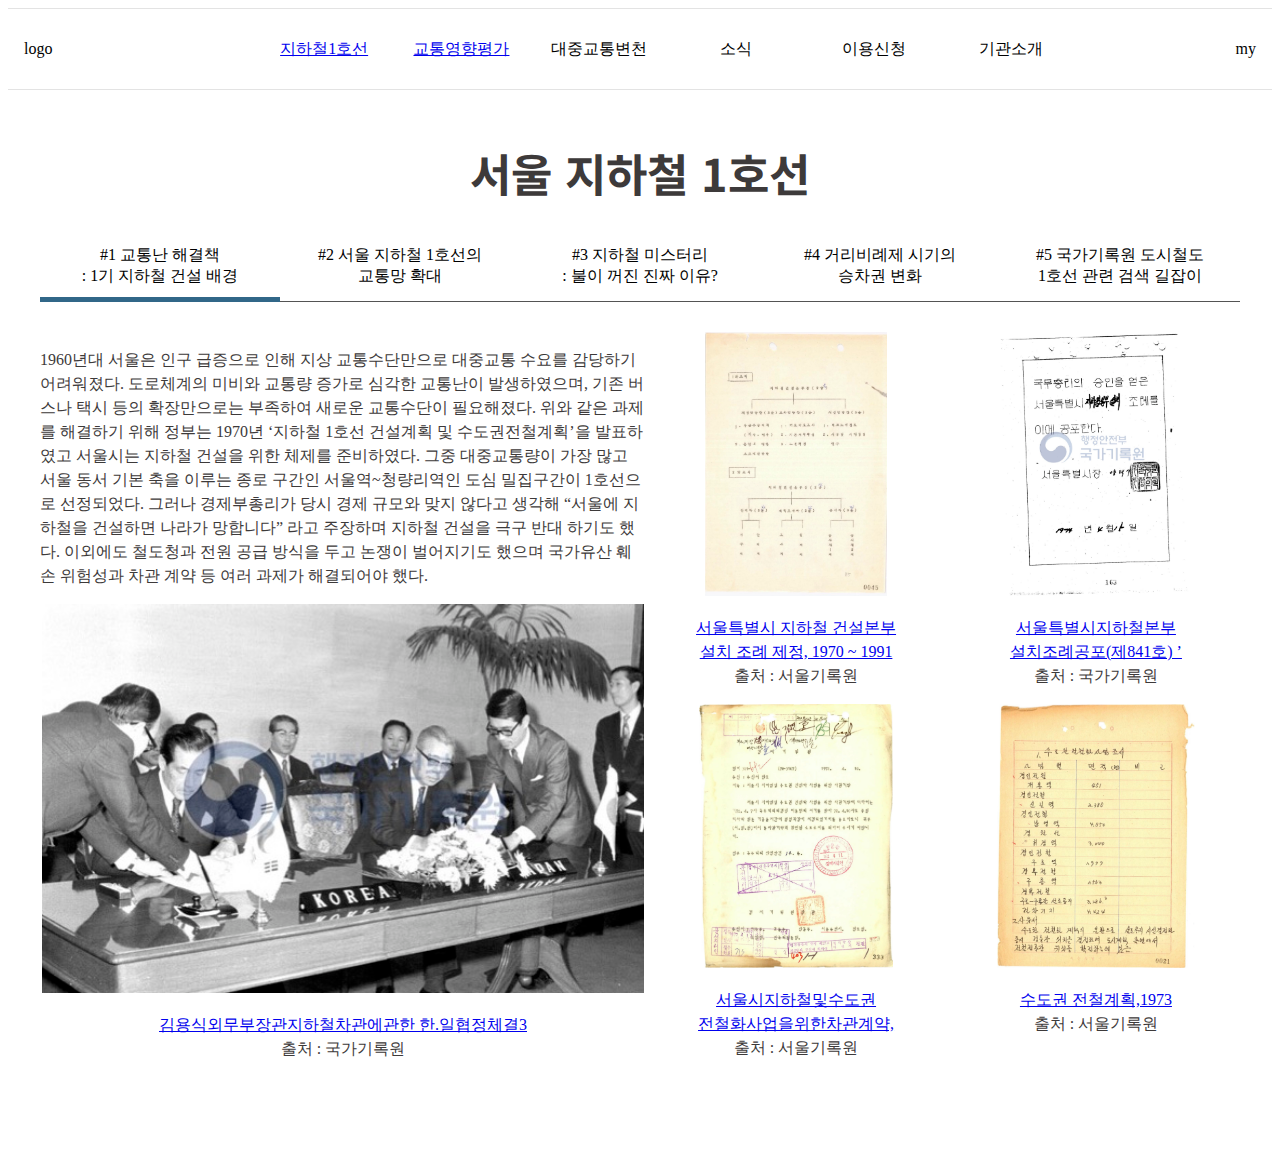
==== index.html @ 59abecda "Add files via upload" ====
<!DOCTYPE html>
<html lang="ko">
<head>
    <meta charset="UTF-8">
    <meta name="viewport" content="width=device-width, initial-scale=1.0, user-scalable=no">

    <link rel="stylesheet" type="text/css" href="css/common.css">

    <!--구글 웹폰트 링크-->
    <link rel="preconnect" href="https://fonts.googleapis.com">
    <link rel="preconnect" href="https://fonts.gstatic.com" crossorigin>
    <link href="https://fonts.googleapis.com/css2?family=Noto+Sans+KR:wght@100..900&display=swap" rel="stylesheet">

    <script>
    </script>
</head>

<body>
    <!-- header -->
    <div class="header_container">
        <div class="header">
            <div class="logo">logo</div>
            <div class="nav">
                <ul>
                    <li><a href="index.html">지하철1호선</a></li>
                    <li><a href="influence.html">교통영향평가</a></li>
                    <li>대중교통변천</li>
                    <li>소식</li>
                    <li>이용신청</li>
                    <li>기관소개</li>
                </ul>
            </div>
            <div class="my">my</div>
        </div>
    </div>
    <!-- //header -->

    <!-- content -->
    <div class="content">
        <h2>서울 지하철 1호선</h2>
        <ul>
            <li class="tab_item active"><a>#1 교통난 해결책<br>: 1기 지하철 건설 배경</a></li>
            <li class="tab_item"><a>#2 서울 지하철 1호선의<br>교통망 확대</a></li>
            <li class="tab_item"><a>#3 지하철 미스터리<br>: 불이 꺼진 진짜 이유?</a></li>
            <li class="tab_item"><a>#4 거리비례제 시기의<br>승차권 변화</a></li>
            <li class="tab_item"><a>#5 국가기록원 도시철도<br>1호선 관련 검색 길잡이</a></li>
        </ul>

        <div class="con1 tab_content active">
            <div class="con1_sub">
                <div style="width:50.5%">
                    <p> 1960년대 서울은 인구 급증으로 인해 지상 교통수단만으로 대중교통 수요를 감당하기 어려워졌다. 도로체계의 미비와 교통량 증가로 심각한 교통난이 발생하였으며, 기존 버스나 택시 등의 확장만으로는 부족하여 새로운 교통수단이 필요해졌다. 위와 같은 과제를 해결하기 위해 정부는 1970년 ‘지하철 1호선 건설계획 및 수도권전철계획’을 발표하였고 서울시는 지하철 건설을 위한 체제를 준비하였다. 그중 대중교통량이 가장 많고 서울 동서 기본 축을 이루는 종로 구간인 서울역~청량리역인 도심 밀집구간이 1호선으로 선정되었다. 그러나 경제부총리가 당시 경제 규모와 맞지 않다고 생각해 “서울에 지하철을 건설하면 나라가 망합니다” 라고 주장하며 지하철 건설을 극구 반대 하기도 했다. 이외에도 철도청과 전원 공급 방식을 두고 논쟁이 벌어지기도 했으며 국가유산 훼손 위험성과 차관 계약 등 여러 과제가 해결되어야 했다. </p>
                    <div class="img_box">
                        <img src="images/subway/1/1_001.jpg" style="height:389px;">
                        <p><a href="https://theme.archives.go.kr/viewer/common/archWebViewer.do?bsid=200200043871&dsid=000000000003&gubun=search">김용식외무부장관지하철차관에관한 한.일협정체결3</a><br>출처 : 국가기록원</p>
                    </div>
                </div>
                <div style="width:49%">
                    <div style="display:flex; justify-content:space-between;">
                        <div style="width:49%">
                            <div class="img_box">
                                <img src="images/subway/1/1_002.jpg" style="height:264px;">
                                <p><a href="https://archives.seoul.go.kr/item/785964?facetsUrl=%2Fcatalog%2Fresult%3F%26query%3D%25EC%2584%259C%25EC%259A%25B8%25ED%258A%25B9%25EB%25B3%2584%25EC%258B%259C%2B%25EC%25A7%2580%25ED%2595%2598%25EC%25B2%25A0%2B%25EA%25B1%25B4%25EC%2584%25A4%25EB%25B3%25B8%25EB%25B6%2580%2B%25EC%2584%25A4%25EC%25B9%2598%2B%25EC%25A1%25B0%25EB%25A1%2580%26regclass%3DALL&_csrf=e2f9ef97-e7aa-4ca2-83c4-415486754f03">서울특별시 지하철 건설본부<br>설치 조례 제정, 1970 ~ 1991</a><br>출처 : 서울기록원</p>
                            </div>
                            <div class="img_box">
                                <img src="images/subway/1/1_004.jpg" style="height:264px;">
                                <p><a href="https://archives.seoul.go.kr/item/1110232?facetsUrl=%2Fcatalog%2Fresult%3F%26regclass%3DRC_ITEM%26levels%3DItem%26lowuuid%3D64DB881D-2444-4779-A65E-1273BCC486C4%26lowuuid%3D5F496AFE-BC1B-4BF3-B571-B46D30319CB5%26page%3D2&_csrf=32f8eb4a-1b59-4cf8-a9ba-db62d">서울시지하철및수도권<br>전철화사업을위한차관계약,</a><br>출처 : 서울기록원</p>
                            </div>
                        </div>
                        <div style="width:49%">
                            <div class="img_box">
                                <img src="images/subway/1/1_003.jpg" style="height:264px;">
                                <p><a href="https://theme.archives.go.kr/viewer/common/archWebViewer.do?bsid=200300836216&dsid=000000000009&gubun=search">서울특별시지하철본부<br>설치조례공포(제841호) ’</a><br>출처 : 국가기록원</p>
                            </div>
                            <div class="img_box">
                                <img src="images/subway/1/1_005.jpg" style="height:264px;">
                                <p><a href="https://archives.seoul.go.kr/item/166937?facetsUrl=%2Fcatalog%2Fresult%3F%26query%3D%25EC%2588%2598%25EB%258F%2584%25EA%25B6%258C%2B%25EC%25A0%2584%25EC%25B2%25A0%25EA%25B3%2584%25ED%259A%258D%26regclass%3DALL&_csrf=80e85283-5604-409a-8d5c-711ddd30cc65">수도권 전철계획,1973</a><br>출처 : 서울기록원</p>
                            </div>
                        </div>
                    </div>
                </div>
            </div>
        </div>
        <div class="con2 tab_content">
            <div class="con2_sub">
                <div style="width:38%">
                    <div class="img_box">
                        <img src="images/subway/2/2_001.jpg" style="width:100%;">
                        <p><a href="https://archives.seoul.go.kr/item/1110224?facetsUrl=%2Fcatalog%2Fresult%3F%26regclass%3DRC_ITEM%26levels%3DItem%26lowuuid%3D64DB881D-2444-4779-A65E-1273BCC486C4%26lowuuid%3D5F496AFE-BC1B-4BF3-B571-B46D30319CB5%26page%3D1&_csrf=2bee316e-c854-4539-80e1-91c33">지하철건설을위한차관교환공문서명,</a><br>출처 : 서울기록원</p>
                    </div>
                </div>
                <div style="width:60%;">
                    <p>서울 지하철 1호선은 서울의 지하철 건설 기본계획 중 도심부의 교통소통을 위한 가장 중요한 노선이다. 전 구간의 궤도 부설을 완료하여 서울역~청량리역을 담당할 건설본부의 설치목적, 사업 범위 등을 밝히는 ‘서울특별시 지하철건설본부 설치 조례’를 제정했다. 이후 9.54km 구간인 서울지하철 1호선이 8월 15일 개통되었고 동시에 수도권 전철(서울~수원, 구로~인천, 용산~성북)도 함께 개통되었다. 1974년 개통 당시 서울 지하철 1호선(종로선)은 서울역~시청~화신앞~종로3가~종로5가~동대문~신설동~제기동~청량리이다. 현재의 종각역은 당시에 종로1가와 2가 사이에 위치했던 ‘화신백화점’의 명칭을 빌려 ‘화신앞’으로 부르기도 했다. 현재 지하철 1호선은 경인선, 경부선 등 간선철도 노선들과 직결되어 경기도 연천군에 있는 연천역부터 인천광역시 중구에 있는 인천역, 충청남도 아산시에 있는 신창역까지 연결한다. 총 길이 218.9km로 수도권 전철 중 가장 긴 거리를 운행하고 있다.</p>
                    <div>
                        <div style="display:flex; justify-content:space-between;">
                            <div class="img_box">
                                <img src="images/subway/2/2_002.jpg" style="width:88.3%;">
                                <p><a href="https://archives.seoul.go.kr/item/32903?facetsUrl=%2Fcatalog%2Fresult%3F%26regclass%3DRC_ITEM%26pageSize%3D10%26pageSort%3Dcreatedateup%26query%3D%25EC%2584%259C%25EC%259A%25B8%25EB%258F%2584%25EC%258B%259C%25EA%25B3%2584%25ED%259A%258D%2B%25EC%2584%25A4%252">서울도시계획 설시계획<br>인가 (지하고속철도), 1971</a><br>출처 : 서울기록원</p>
                            </div>
                            <div class="img_box">
                                <img src="images/subway/2/2_002.jpg" style="width:88.3%;">
                                <p><a href="https://archives.seoul.go.kr/item/32956?facetsUrl=%2Fcatalog%2Fresult%3F%26regclass%3DRC_ITEM%26access%3DY%26query%3D%26reQuery%3D%26lowuuid%3DB3B1FB1D-D3B9-46D9-9F93-A64852899436%26lowuuid%3D5F496AFE-BC1B-4BF3-B571-B46D30319CB5%26acspoint%3D%26contributor">서울도시계획(고속철도)결정<br>및 실시계획인가요청,1971</a><br>출처 : 서울기록원</p>
                            </div>
                        </div>
                    </div>
                </div>
            </div>
        </div>
        <div class="con3 tab_content">
            <p>남영역과 서울역을 운영하는 회사가 다르기 때문이다. 현재 서울 지하철 1호선이 수도권 전철 1호선과 연결되어 있고,  두 기관의 구간이 혼재되어 있기 때문에 서울교통공사(서울~청량리 구간)와 한국철도공사 (남영역~신창 구간)가 공동으로 1호선을 운영하고 있다. 서울역을 기점으로 남영역 방향인 한국철도공사 구역에서는 25,000V의 교류 전원을 사용하는 반면에, 서울역에서 시청 방향인(서울 지하철 1호선) 서울지하철공사 구역에서는 1,500V의 직류 전원을 사용한다. 이렇게 운영 회사의 전력 공급 방식이 변경되기 때문에 일시적으로 전류를 차단시켜 전기의 경로를 바꾼다. 이를 ‘절연구간＇이라고 부른다.</p>
            <div class="con3_sub">
                <div style="width:30%;">
                    <div class="img_box">
                        <img src="images/subway/2/2_001.jpg" style="width:100%;">
                        <p><a href="https://theme.archives.go.kr/viewer/common/archWebViewer.do?bsid=200300875224&dsid=000000000003&gubun=search">지하철건설을위한차관교환공문서명,</a><br>출처 : 서울기록원</p>
                    </div>
                </div>
                <div style="width:63%; text-align:center;">
                    <div style="display:flex; justify-content:space-between;">
                        <div class="img_box">
                            <img src="images/subway/2/2_002.jpg" style="width:98.7%;">
                        </div>
                        <div class="img_box">
                            <img src="images/subway/2/2_002.jpg" style="width:98.7%;">
                        </div>
                    </div>
                    <p><a href="https://archives.seoul.go.kr/item/1110224?facetsUrl=%2Fcatalog%2Fresult%3F%26regclass%3DRC_ITEM%26levels%3DItem%26lowuuid%3D64DB881D-2444-4779-A65E-1273BCC486C4%26lowuuid%3D5F496AFE-BC1B-4BF3-B571-B46D30319CB5%26page%3D1&_csrf=2bee316e-c854-4539-80e1-91c33">지하철건설을위한차관교환공문서명,</a><br>출처 : 서울기록원</p>
                </div>
            </div>
        </div>
        <div class="con4 tab_content">
            <p>지하철 1호선이 개통하면서 통행역 간 요금을 부과하는 ‘거리비례제’가 등장했다. 기본구간 요금은 30원/8km를 적용하고, 1km 추가 당 3원씩 초가 운임을 부과하는 방식이다. 이는 물가 상승 등의 요인에 의해 거의 매년 인상되기도 했다.</p>
            <h3 style="text-align:center;">왼쪽-어른/오른쪽-어린이 및 군인</h3>
            <div class="con4_sub">
                <div style="width:32%;">
                    <div class="con4_box">
                        <div style="display:flex; justify-content:space-between;">
                            <div class="img_box">
                                <img src="images/subway/4/4_001_1.jpg" style="width:95%;">
                            </div>
                            <div class="img_box">
                                <img src="images/subway/4/4_001_2.jpg" style="width:95%;">
                            </div>
                        </div>
                        <p>초기</p>
                    </div>
                    <div class="con4_box2">
                        <div style="display:flex; justify-content:space-between;">
                            <div class="img_box">
                                <img src="images/subway/4/4_001_7.jpg" style="width:95%;">
                            </div>
                            <div class="img_box">
                                <img src="images/subway/4/4_001_8.jpg" style="width:95%;">
                            </div>
                        </div>
                        <p>1979년 05월 01일</p>
                    </div>
                    <div class="con4_box2">
                        <div style="display:flex; justify-content:space-between;">
                            <div class="img_box">
                                <img src="images/subway/4/4_001_13.jpg" style="width:95%;">
                            </div>
                            <div class="img_box">
                                <img src="images/subway/4/4_001_14.jpg" style="width:95%;">
                            </div>
                        </div>
                        <p>1981년 06월 01일</p>
                    </div>
                </div>
                <div style="width:32%">
                    <div class="con4_box">
                        <div style="display:flex; justify-content:space-between;">
                            <div class="img_box">
                                <img src="images/subway/4/4_001_3.jpg" style="width:95%;">
                            </div>
                            <div class="img_box">
                                <img src="images/subway/4/4_001_4.jpg" style="width:95%;">
                            </div>
                        </div>
                        <p>1975년 07월 01일</p>
                    </div>
                    <div class="con4_box2">
                        <div style="display:flex; justify-content:space-between;">
                            <div class="img_box">
                                <img src="images/subway/4/4_001_9.jpg" style="width:95%;">
                            </div>
                            <div class="img_box">
                                <img src="images/subway/4/4_001_10.jpg" style="width:95%;">
                            </div>
                        </div>
                        <p>1980년 01월 05일</p>
                    </div>
                    <div class="con4_box2">
                        <div style="display:flex; justify-content:space-between;">
                            <div class="img_box">
                                <img src="images/subway/4/4_001_15.jpg" style="width:95%;">
                            </div>
                            <div class="img_box">
                                <img src="images/subway/4/4_001_16.jpg" style="width:95%;">
                            </div>
                        </div>
                        <p>1981년 12월 15일</p>
                    </div>
                </div>
                <div style="width:32%">
                    <div class="con4_box">
                        <div style="display:flex; justify-content:space-between;">
                            <div class="img_box">
                                <img src="images/subway/4/4_001_5.jpg" style="width:95%;">
                            </div>
                            <div class="img_box">
                                <img src="images/subway/4/4_001_6.jpg" style="width:95%;">
                            </div>
                        </div>
                        <p>1978년 06월 21일</p>
                    </div>
                    <div class="con4_box2">
                        <div style="display:flex; justify-content:space-between;">
                            <div class="img_box">
                                <img src="images/subway/4/4_001_11.jpg" style="width:95%;">
                            </div>
                            <div class="img_box">
                                <img src="images/subway/4/4_001_12.jpg" style="width:95%;">
                            </div>
                        </div>
                        <p>1980년 05월 15일</p>
                    </div>
                    <div class="con4_box2">
                        <div style="display:flex; justify-content:space-between;">
                            <div class="img_box">
                                <img src="images/subway/4/4_001_17.jpg" style="width:95%;">
                            </div>
                            <div class="img_box">
                                <img src="images/subway/4/4_001_18.jpg" style="width:95%;">
                            </div>
                        </div>
                        <p>1978년 06월 21일</p>
                    </div>
                </div>
            </div>
            <div style="width: 32%; margin-left: 35.3%;">
                <p style="color:blue; font-size:12px;">->지하철공사(81년 9월) 설립으로 서울시 로고 및 지하철공사 로고를 혼용함<br>->어린이, 군인 룰지 색상을 적색으로 변경함</p>
            </div>
            <p style="text-align:center;"><a href="https://theme.archives.go.kr/viewer/common/archWebViewer.do?bsid=200902609934&gubun=search#392">한국철도승차권도록</a> 참고<br>출처 : 국가기록원</p>
        </div>
        <div class="con5 tab_content">
            <p><a href="https://www.archives.go.kr/next/newsearch/searchGuideDetail.do?guideSeq=261">국가기록원 도시철도 1호선 관련 검색 길잡이</a></p>
            <p>청춘을 싣고 달려온 서울 지하철 50년_서울교통공사 개통 50주년 영상</p>
            <div style="text-align:center;">
                <iframe width="1100" height="700" src="https://www.youtube.com/embed/APS4B2KzVVU?si=FEet-WrsqyfKk768" title="YouTube video player" frameborder="0" allow="accelerometer; autoplay; clipboard-write; encrypted-media; gyroscope; picture-in-picture; web-share" referrerpolicy="strict-origin-when-cross-origin" allowfullscreen></iframe>
            </div>
        </div>
    </div>
    <!-- //content -->
</body>

<script>
    const tabItem = document.querySelectorAll(".tab_item");
    const tabContent = document.querySelectorAll(".tab_content");

    tabItem.forEach((tab, idx) => {
        tab.addEventListener("click", function () {
            tabContent.forEach((item) => {
                item.classList.remove("active");
            });

            tabItem.forEach((item) => {
                item.classList.remove("active");
            });

            tabItem[idx].classList.add("active");
            tabContent[idx].classList.add("active");
        });
    });
</script>
</html>
---- css/common.css ----
/*header*/
.header_container {width:100%; box-sizing:border-box; position:relative; z-index:1000; border-top:1px solid #E3E3E3; background:#fff; border-bottom:1px solid #E3E3E3;}
.header {height:80px; display:flex; align-items:center; padding:0 16px; max-width:1312px; margin:0 auto; width:100%; box-sizing:border-box; position:relative; z-index:1000;}
.nav {width:100%; text-align:center; padding:0 156px 0 163px; box-sizing:border-box;}
.my {display:flex; justify-content:right;}

.nav > ul {display:flex;}
.nav > ul > li {width:100%; list-style:none;}
.nav > ul > li:nth-child(1) {left:20px;}
.nav > ul > li:nth-child(2) {left:220px;}
.nav > ul > li:nth-child(3) {left:420px;}
.nav > ul > li:nth-child(4) {left:620px;}
.nav > ul > li:nth-child(5) {left:820px;}
.nav > ul > li:nth-child(6) {left:1020px;}
/*header*/

/*content*/
.content {width:1200px; min-width:1200px; margin:50px auto 0; padding-bottom:80px;}
.content h2 {font-size:45px; font-family:"Noto Sans KR"; font-weight: 00; color:#3d3a3a; text-align:center; margin-bottom:30px;}
.content ul {display:flex; list-style:none; margin:0; padding:0;}
.content ul li {border-bottom:1px solid #545454;}
.content ul li a {width:220px; display:block; padding:10px; font-size:16px; color:black; text-align:center;}
.content ul li.active {border-bottom:5px solid #316788;}

.content .tab_content {display:none; padding-top:30px;}
.content .tab_content.active {display: block;}
.content .tab_content p {font-size:16px; line-height:1.5; color: #3d3a3a;}

.con1_sub {display:flex; justify-content:space-between;}
.con2_sub {display:flex; justify-content:space-between;}
.con3_sub {display:flex; justify-content:space-between;}
.con4_sub {display:flex; justify-content:space-between;}
.img_box {text-align:center;}
.img_box p {text-align:center;}
.con4_box {height:125px; background-color:#FBFBFB; border:1px solid #D8D8D8; padding:15px 10px 10px 10px; text-align:center;}
.con4_box2 {height:125px; background-color:#FBFBFB; border:1px solid #D8D8D8; padding:15px 10px 10px 10px; text-align:center; margin-top:10px;}
.con4_box p {margin:10px 0 0 0;}
.con4_box2 p {margin:10px 0 0 0;}
/*content*/
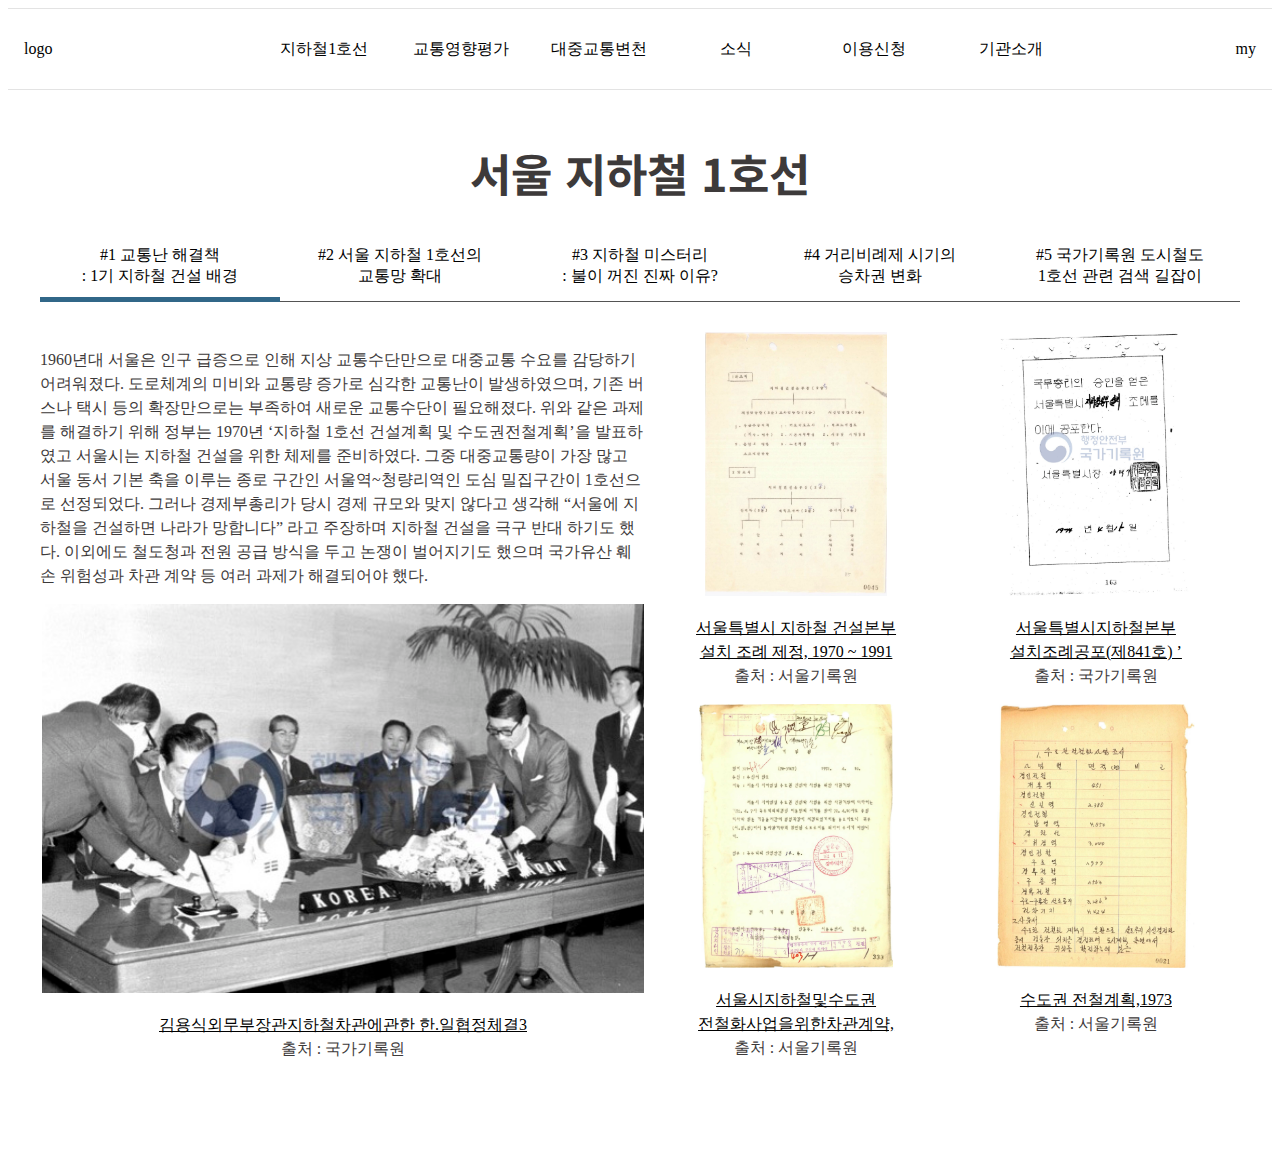
==== commit 3c33fb06: "Add files via upload" ====
--- a/index.html
+++ b/index.html
@@ -24,7 +24,7 @@
                 <ul>
                     <li><a href="index.html">지하철1호선</a></li>
                     <li><a href="influence.html">교통영향평가</a></li>
-                    <li>대중교통변천</li>
+                    <li><a href="publictransit.html">대중교통변천</a></li>
                     <li>소식</li>
                     <li>이용신청</li>
                     <li>기관소개</li>
@@ -38,7 +38,7 @@
     <!-- content -->
     <div class="content">
         <h2>서울 지하철 1호선</h2>
-        <ul>
+        <ul class="content_tab">
             <li class="tab_item active"><a>#1 교통난 해결책<br>: 1기 지하철 건설 배경</a></li>
             <li class="tab_item"><a>#2 서울 지하철 1호선의<br>교통망 확대</a></li>
             <li class="tab_item"><a>#3 지하철 미스터리<br>: 불이 꺼진 진짜 이유?</a></li>
@@ -244,7 +244,7 @@
             <p style="text-align:center;"><a href="https://theme.archives.go.kr/viewer/common/archWebViewer.do?bsid=200902609934&gubun=search#392">한국철도승차권도록</a> 참고<br>출처 : 국가기록원</p>
         </div>
         <div class="con5 tab_content">
-            <p><a href="https://www.archives.go.kr/next/newsearch/searchGuideDetail.do?guideSeq=261">국가기록원 도시철도 1호선 관련 검색 길잡이</a></p>
+            <h3><a href="https://www.archives.go.kr/next/newsearch/searchGuideDetail.do?guideSeq=261">국가기록원 도시철도 1호선 관련 검색 길잡이</a></h3>
             <p>청춘을 싣고 달려온 서울 지하철 50년_서울교통공사 개통 50주년 영상</p>
             <div style="text-align:center;">
                 <iframe width="1100" height="700" src="https://www.youtube.com/embed/APS4B2KzVVU?si=FEet-WrsqyfKk768" title="YouTube video player" frameborder="0" allow="accelerometer; autoplay; clipboard-write; encrypted-media; gyroscope; picture-in-picture; web-share" referrerpolicy="strict-origin-when-cross-origin" allowfullscreen></iframe>
--- a/css/common.css
+++ b/css/common.css
@@ -12,19 +12,26 @@
 .nav > ul > li:nth-child(4) {left:620px;}
 .nav > ul > li:nth-child(5) {left:820px;}
 .nav > ul > li:nth-child(6) {left:1020px;}
+.nav > ul > li a {text-decoration-line:none; color:black;}
 /*header*/
 
 /*content*/
 .content {width:1200px; min-width:1200px; margin:50px auto 0; padding-bottom:80px;}
 .content h2 {font-size:45px; font-family:"Noto Sans KR"; font-weight: 00; color:#3d3a3a; text-align:center; margin-bottom:30px;}
-.content ul {display:flex; list-style:none; margin:0; padding:0;}
-.content ul li {border-bottom:1px solid #545454;}
-.content ul li a {width:220px; display:block; padding:10px; font-size:16px; color:black; text-align:center;}
-.content ul li.active {border-bottom:5px solid #316788;}
+.content .content_tab {display:flex; list-style:none; margin:0; padding:0;}
+.content .content_tab li {border-bottom:1px solid #545454;}
+.content .content_tab li a {width:220px; display:block; padding:10px; font-size:16px; color:black; text-align:center;}
+.content .content_tab li.active {border-bottom:5px solid #316788;}
+
+.content .content_tab2 {display:flex; list-style:none; margin:0; padding:0;}
+.content .content_tab2 li {border-bottom:1px solid #545454;}
+.content .content_tab2 li a {width:280px; display:block; padding:10px; font-size:16px; color:black; text-align:center;}
+.content .content_tab2 li.active {border-bottom:5px solid #316788;}
 
 .content .tab_content {display:none; padding-top:30px;}
 .content .tab_content.active {display: block;}
 .content .tab_content p {font-size:16px; line-height:1.5; color: #3d3a3a;}
+.content .tab_content a {color:black;}
 
 .con1_sub {display:flex; justify-content:space-between;}
 .con2_sub {display:flex; justify-content:space-between;}
@@ -36,4 +43,20 @@
 .con4_box2 {height:125px; background-color:#FBFBFB; border:1px solid #D8D8D8; padding:15px 10px 10px 10px; text-align:center; margin-top:10px;}
 .con4_box p {margin:10px 0 0 0;}
 .con4_box2 p {margin:10px 0 0 0;}
+
+.content .content_box {padding-top:30px;}
+.content .content_box p {font-size:16px; line-height:1.8; color: #3d3a3a;}
+.content .content_box a {color:black;}
+.map_box {text-align:center;}
+.map_box p {text-align: left; margin: 30px 0 0 140px; color: gray !important;}
+.list {width:49%;}
+.list li {height:34px; display:flex;}
+.list li p {margin:0 0 0 10px;}
+.list li p a {text-decoration:none;}
+.circle {width:24px; height:24px; border-radius:50%; font-size:16px; line-height:1.8; color:white;}
+.blue {background-color:#4371C4;}
+.red {background-color:#FF0000;}
+.green {background-color:#92D050;}
+.navy {background-color:#002060;}
+.purple {background-color:#7030A0;}
 /*content*/
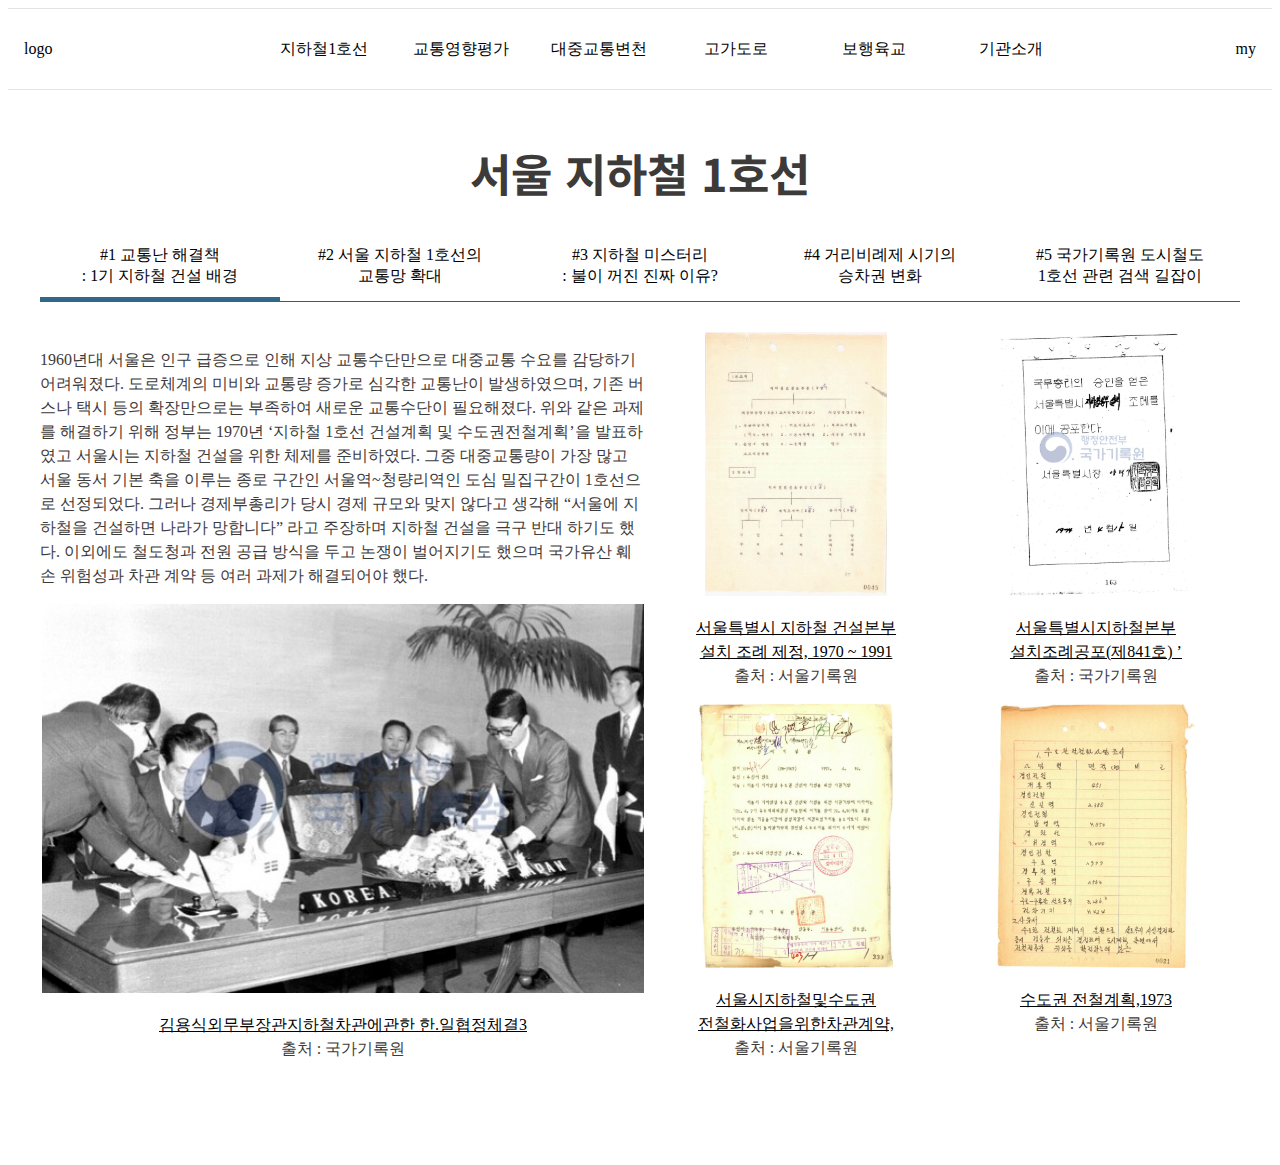
==== commit 1a9f7009: "Add files via upload" ====
--- a/index.html
+++ b/index.html
@@ -25,8 +25,8 @@
                     <li><a href="index.html">지하철1호선</a></li>
                     <li><a href="influence.html">교통영향평가</a></li>
                     <li><a href="publictransit.html">대중교통변천</a></li>
-                    <li>소식</li>
-                    <li>이용신청</li>
+                    <li><a href="overpass.html">고가도로</a></li>
+                    <li><a href="footbridge.html">보행육교</a></li>
                     <li>기관소개</li>
                 </ul>
             </div>
--- a/css/common.css
+++ b/css/common.css
@@ -27,6 +27,16 @@
 .content .content_tab2 li {border-bottom:1px solid #545454;}
 .content .content_tab2 li a {width:280px; display:block; padding:10px; font-size:16px; color:black; text-align:center;}
 .content .content_tab2 li.active {border-bottom:5px solid #316788;}
+
+.content .content_tab3 {display:flex; list-style:none; margin:0; padding:0;}
+.content .content_tab3 li {border-bottom:1px solid #545454;}
+.content .content_tab3 li a {width:380px; display:block; padding:10px; font-size:16px; color:black; text-align:center;}
+.content .content_tab3 li.active {border-bottom:5px solid #316788;}
+
+.content .content_tab4 {display:flex; list-style:none; margin:0; padding:0;}
+.content .content_tab4 li {border-bottom:1px solid #545454;}
+.content .content_tab4 li a {width:580px; display:block; padding:10px; font-size:16px; color:black; text-align:center;}
+.content .content_tab4 li.active {border-bottom:5px solid #316788;}
 
 .content .tab_content {display:none; padding-top:30px;}
 .content .tab_content.active {display: block;}
@@ -59,4 +69,12 @@
 .green {background-color:#92D050;}
 .navy {background-color:#002060;}
 .purple {background-color:#7030A0;}
+
+.content table {width:1200px; margin-top:40px; text-align:center;}
+.content table .tr_img td {padding:10px;}
+.content table .tr_nm td {padding:0 10px 30px 10px;}
+.content table img {width:260px;}
+
+.content .con1 table {width:900px; text-align:center; margin:0 auto; margin-top:40px;}
+.content .con1 table a {padding:10px;}
 /*content*/
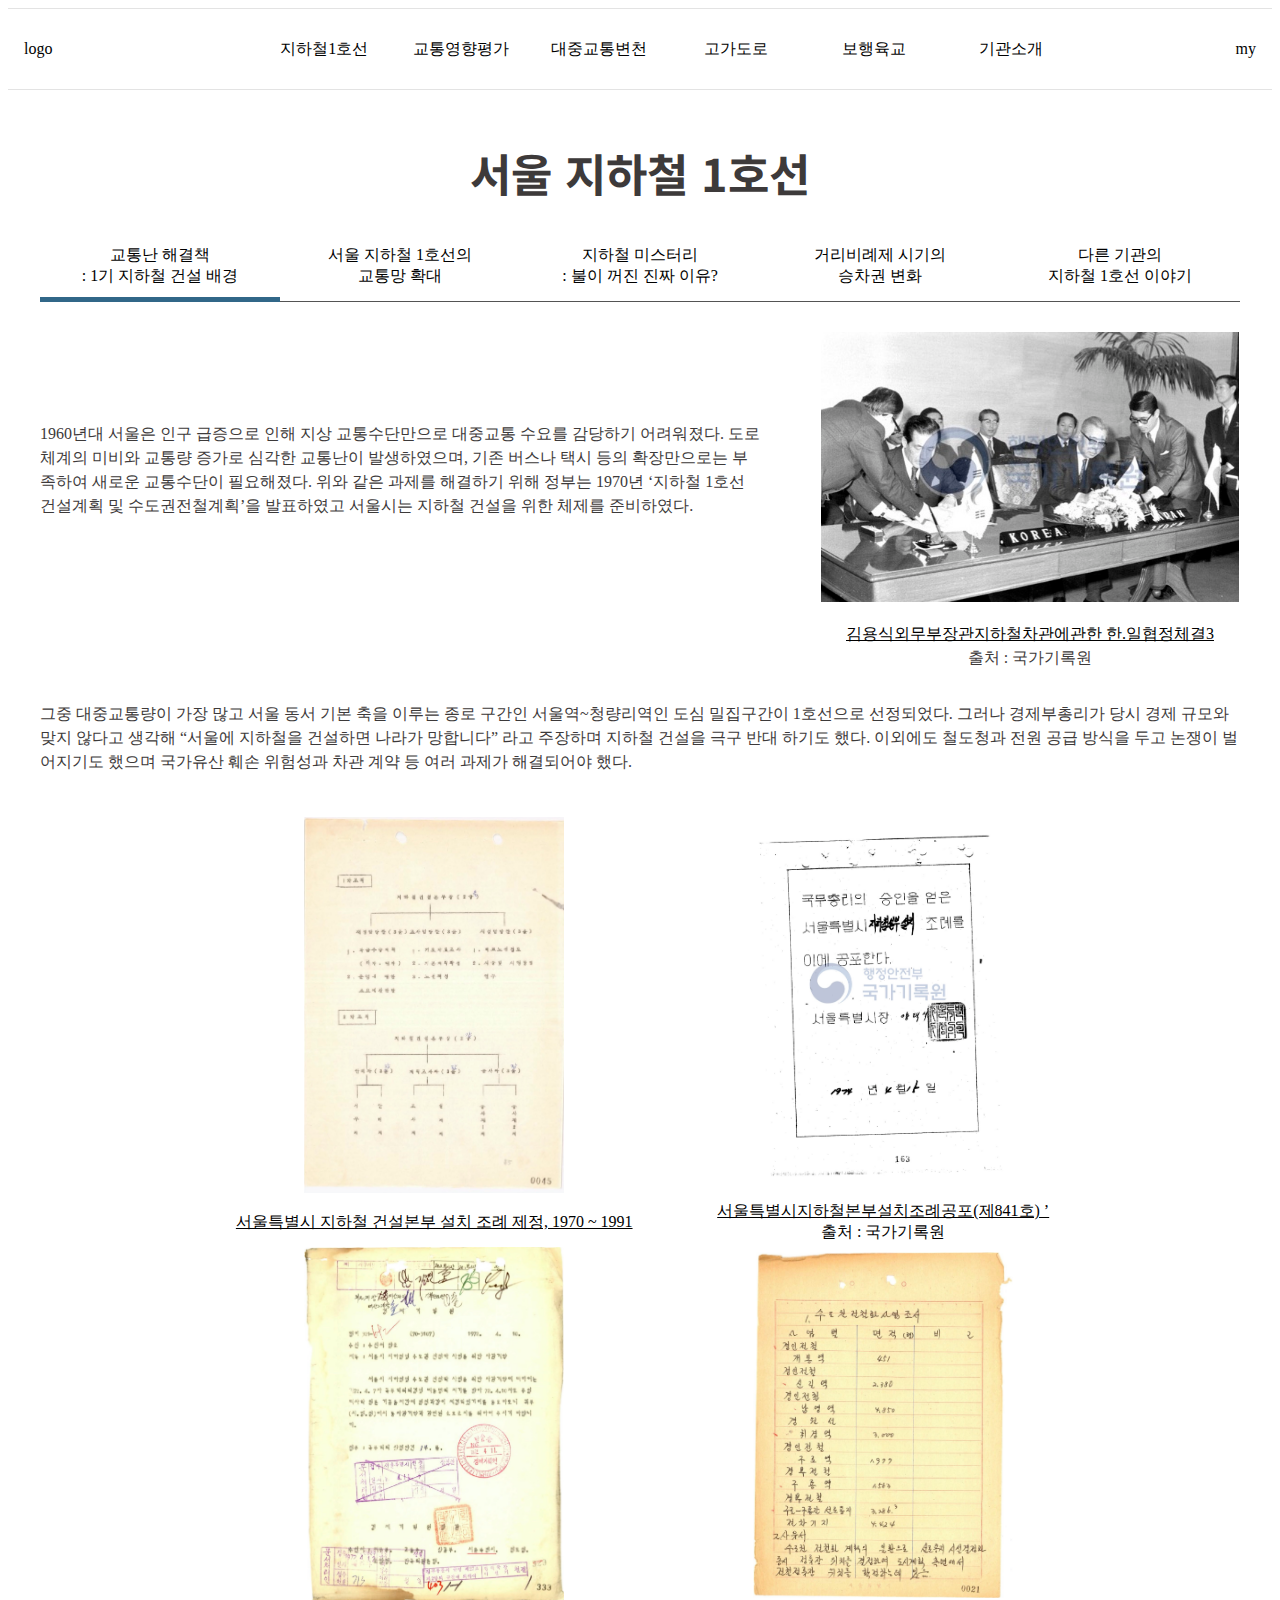
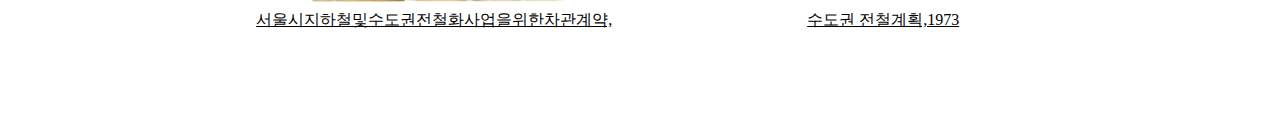
==== commit b419d675: "Add files via upload" ====
--- a/index.html
+++ b/index.html
@@ -39,97 +39,92 @@
     <div class="content">
         <h2>서울 지하철 1호선</h2>
         <ul class="content_tab">
-            <li class="tab_item active"><a>#1 교통난 해결책<br>: 1기 지하철 건설 배경</a></li>
-            <li class="tab_item"><a>#2 서울 지하철 1호선의<br>교통망 확대</a></li>
-            <li class="tab_item"><a>#3 지하철 미스터리<br>: 불이 꺼진 진짜 이유?</a></li>
-            <li class="tab_item"><a>#4 거리비례제 시기의<br>승차권 변화</a></li>
-            <li class="tab_item"><a>#5 국가기록원 도시철도<br>1호선 관련 검색 길잡이</a></li>
+            <li class="tab_item active"><a>교통난 해결책<br>: 1기 지하철 건설 배경</a></li>
+            <li class="tab_item"><a>서울 지하철 1호선의<br>교통망 확대</a></li>
+            <li class="tab_item"><a>지하철 미스터리<br>: 불이 꺼진 진짜 이유?</a></li>
+            <li class="tab_item"><a>거리비례제 시기의<br>승차권 변화</a></li>
+            <li class="tab_item"><a>다른 기관의<br>지하철 1호선 이야기</a></li>
         </ul>
 
         <div class="con1 tab_content active">
-            <div class="con1_sub">
-                <div style="width:50.5%">
-                    <p> 1960년대 서울은 인구 급증으로 인해 지상 교통수단만으로 대중교통 수요를 감당하기 어려워졌다. 도로체계의 미비와 교통량 증가로 심각한 교통난이 발생하였으며, 기존 버스나 택시 등의 확장만으로는 부족하여 새로운 교통수단이 필요해졌다. 위와 같은 과제를 해결하기 위해 정부는 1970년 ‘지하철 1호선 건설계획 및 수도권전철계획’을 발표하였고 서울시는 지하철 건설을 위한 체제를 준비하였다. 그중 대중교통량이 가장 많고 서울 동서 기본 축을 이루는 종로 구간인 서울역~청량리역인 도심 밀집구간이 1호선으로 선정되었다. 그러나 경제부총리가 당시 경제 규모와 맞지 않다고 생각해 “서울에 지하철을 건설하면 나라가 망합니다” 라고 주장하며 지하철 건설을 극구 반대 하기도 했다. 이외에도 철도청과 전원 공급 방식을 두고 논쟁이 벌어지기도 했으며 국가유산 훼손 위험성과 차관 계약 등 여러 과제가 해결되어야 했다. </p>
+            <div style="display:flex; justify-content:space-between;">
+                <div style="width:60.3%">
+                    <p style="margin:90px 0;"> 1960년대 서울은 인구 급증으로 인해 지상 교통수단만으로 대중교통 수요를 감당하기 어려워졌다. 도로체계의 미비와 교통량 증가로 심각한 교통난이 발생하였으며, 기존 버스나 택시 등의 확장만으로는 부족하여 새로운 교통수단이 필요해졌다. 위와 같은 과제를 해결하기 위해 정부는 1970년 ‘지하철 1호선 건설계획 및 수도권전철계획’을 발표하였고 서울시는 지하철 건설을 위한 체제를 준비하였다.</p>
+                </div>
+                <div style="width:35%">
                     <div class="img_box">
-                        <img src="images/subway/1/1_001.jpg" style="height:389px;">
+                        <img src="images/subway/1/1_001.jpg" style="height:270px;">
                         <p><a href="https://theme.archives.go.kr/viewer/common/archWebViewer.do?bsid=200200043871&dsid=000000000003&gubun=search">김용식외무부장관지하철차관에관한 한.일협정체결3</a><br>출처 : 국가기록원</p>
                     </div>
                 </div>
-                <div style="width:49%">
-                    <div style="display:flex; justify-content:space-between;">
-                        <div style="width:49%">
-                            <div class="img_box">
-                                <img src="images/subway/1/1_002.jpg" style="height:264px;">
-                                <p><a href="https://archives.seoul.go.kr/item/785964?facetsUrl=%2Fcatalog%2Fresult%3F%26query%3D%25EC%2584%259C%25EC%259A%25B8%25ED%258A%25B9%25EB%25B3%2584%25EC%258B%259C%2B%25EC%25A7%2580%25ED%2595%2598%25EC%25B2%25A0%2B%25EA%25B1%25B4%25EC%2584%25A4%25EB%25B3%25B8%25EB%25B6%2580%2B%25EC%2584%25A4%25EC%25B9%2598%2B%25EC%25A1%25B0%25EB%25A1%2580%26regclass%3DALL&_csrf=e2f9ef97-e7aa-4ca2-83c4-415486754f03">서울특별시 지하철 건설본부<br>설치 조례 제정, 1970 ~ 1991</a><br>출처 : 서울기록원</p>
-                            </div>
-                            <div class="img_box">
-                                <img src="images/subway/1/1_004.jpg" style="height:264px;">
-                                <p><a href="https://archives.seoul.go.kr/item/1110232?facetsUrl=%2Fcatalog%2Fresult%3F%26regclass%3DRC_ITEM%26levels%3DItem%26lowuuid%3D64DB881D-2444-4779-A65E-1273BCC486C4%26lowuuid%3D5F496AFE-BC1B-4BF3-B571-B46D30319CB5%26page%3D2&_csrf=32f8eb4a-1b59-4cf8-a9ba-db62d">서울시지하철및수도권<br>전철화사업을위한차관계약,</a><br>출처 : 서울기록원</p>
-                            </div>
-                        </div>
-                        <div style="width:49%">
-                            <div class="img_box">
-                                <img src="images/subway/1/1_003.jpg" style="height:264px;">
-                                <p><a href="https://theme.archives.go.kr/viewer/common/archWebViewer.do?bsid=200300836216&dsid=000000000009&gubun=search">서울특별시지하철본부<br>설치조례공포(제841호) ’</a><br>출처 : 국가기록원</p>
-                            </div>
-                            <div class="img_box">
-                                <img src="images/subway/1/1_005.jpg" style="height:264px;">
-                                <p><a href="https://archives.seoul.go.kr/item/166937?facetsUrl=%2Fcatalog%2Fresult%3F%26query%3D%25EC%2588%2598%25EB%258F%2584%25EA%25B6%258C%2B%25EC%25A0%2584%25EC%25B2%25A0%25EA%25B3%2584%25ED%259A%258D%26regclass%3DALL&_csrf=80e85283-5604-409a-8d5c-711ddd30cc65">수도권 전철계획,1973</a><br>출처 : 서울기록원</p>
-                            </div>
-                        </div>
-                    </div>
-                </div>
-            </div>
+            </div>
+            <p>그중 대중교통량이 가장 많고 서울 동서 기본 축을 이루는 종로 구간인 서울역~청량리역인 도심 밀집구간이 1호선으로 선정되었다. 그러나 경제부총리가 당시 경제 규모와 맞지 않다고 생각해 “서울에 지하철을 건설하면 나라가 망합니다” 라고 주장하며 지하철 건설을 극구 반대 하기도 했다. 이외에도 철도청과 전원 공급 방식을 두고 논쟁이 벌어지기도 했으며 국가유산 훼손 위험성과 차관 계약 등 여러 과제가 해결되어야 했다.</p>
+            <table>
+                <tr>
+                    <td><img src="images/subway/1/1_002.jpg"></td>
+                    <td><img src="images/subway/1/1_003.jpg"></td>
+                </tr>
+                <tr>
+                    <td><a href="https://archives.seoul.go.kr/item/785964?facetsUrl=%2Fcatalog%2Fresult%3F%26query%3D%25EC%2584%259C%25EC%259A%25B8%25ED%258A%25B9%25EB%25B3%2584%25EC%258B%259C%2B%25EC%25A7%2580%25ED%2595%2598%25EC%25B2%25A0%2B%25EA%25B1%25B4%25EC%2584%25A4%25EB%25B3%25B8%25EB%25B6%2580%2B%25EC%2584%25A4%25EC%25B9%2598%2B%25EC%25A1%25B0%25EB%25A1%2580%26regclass%3DALL&_csrf=e2f9ef97-e7aa-4ca2-83c4-415486754f03">서울특별시 지하철 건설본부 설치 조례 제정, 1970 ~ 1991</a></td>
+                    <td><a href="https://theme.archives.go.kr/viewer/common/archWebViewer.do?bsid=200300836216&dsid=000000000009&gubun=search">서울특별시지하철본부설치조례공포(제841호) ’</a><br>출처 : 국가기록원</td>
+                </tr>
+                <tr>
+                    <td><img src="images/subway/1/1_004.jpg"></td>
+                    <td><img src="images/subway/1/1_005.jpg"></td>
+                </tr>
+                <tr>
+                    <td><a href="https://archives.seoul.go.kr/item/1110232?facetsUrl=%2Fcatalog%2Fresult%3F%26regclass%3DRC_ITEM%26levels%3DItem%26lowuuid%3D64DB881D-2444-4779-A65E-1273BCC486C4%26lowuuid%3D5F496AFE-BC1B-4BF3-B571-B46D30319CB5%26page%3D2&_csrf=32f8eb4a-1b59-4cf8-a9ba-db62d">서울시지하철및수도권전철화사업을위한차관계약,</a></td>
+                    <td><a href="https://archives.seoul.go.kr/item/166937?facetsUrl=%2Fcatalog%2Fresult%3F%26query%3D%25EC%2588%2598%25EB%258F%2584%25EA%25B6%258C%2B%25EC%25A0%2584%25EC%25B2%25A0%25EA%25B3%2584%25ED%259A%258D%26regclass%3DALL&_csrf=80e85283-5604-409a-8d5c-711ddd30cc65">수도권 전철계획,1973</a></td>
+                </tr>
+            </table>
         </div>
         <div class="con2 tab_content">
             <div class="con2_sub">
-                <div style="width:38%">
+                <div style="width:70%;">
+                    <p style="margin:154px 0;">서울 지하철 1호선은 서울의 지하철 건설 기본계획 중 도심부의 교통소통을 위한 가장 중요한 노선이다.<br>
+                        전 구간의 궤도 부설을 완료하여 서울역~청량리역을 담당할 건설본부의 설치목적, 사업 범위 등을 밝히는 ‘서울특별시 지하철건설본부 설치 조례’를 제정했다. 이후 9.54km 구간인 서울지하철 1호선이 8월 15일 개통되었고 동시에 수도권 전철(서울~수원, 구로~인천, 용산~성북)도 함께 개통되었다. 1974년 개통 당시 서울 지하철 1호선(종로선)은 서울역~시청~화신앞~종로3가~종로5가~동대문~신설동~제기동~청량리이다. 현재의 종각역은 당시에 종로1가와 2가 사이에 위치했던 ‘화신백화점’의 명칭을 빌려 ‘화신앞’으로 부르기도 했다.</p>
+                </div>
+                <div style="width:24%">
                     <div class="img_box">
-                        <img src="images/subway/2/2_001.jpg" style="width:100%;">
-                        <p><a href="https://archives.seoul.go.kr/item/1110224?facetsUrl=%2Fcatalog%2Fresult%3F%26regclass%3DRC_ITEM%26levels%3DItem%26lowuuid%3D64DB881D-2444-4779-A65E-1273BCC486C4%26lowuuid%3D5F496AFE-BC1B-4BF3-B571-B46D30319CB5%26page%3D1&_csrf=2bee316e-c854-4539-80e1-91c33">지하철건설을위한차관교환공문서명,</a><br>출처 : 서울기록원</p>
-                    </div>
-                </div>
-                <div style="width:60%;">
-                    <p>서울 지하철 1호선은 서울의 지하철 건설 기본계획 중 도심부의 교통소통을 위한 가장 중요한 노선이다. 전 구간의 궤도 부설을 완료하여 서울역~청량리역을 담당할 건설본부의 설치목적, 사업 범위 등을 밝히는 ‘서울특별시 지하철건설본부 설치 조례’를 제정했다. 이후 9.54km 구간인 서울지하철 1호선이 8월 15일 개통되었고 동시에 수도권 전철(서울~수원, 구로~인천, 용산~성북)도 함께 개통되었다. 1974년 개통 당시 서울 지하철 1호선(종로선)은 서울역~시청~화신앞~종로3가~종로5가~동대문~신설동~제기동~청량리이다. 현재의 종각역은 당시에 종로1가와 2가 사이에 위치했던 ‘화신백화점’의 명칭을 빌려 ‘화신앞’으로 부르기도 했다. 현재 지하철 1호선은 경인선, 경부선 등 간선철도 노선들과 직결되어 경기도 연천군에 있는 연천역부터 인천광역시 중구에 있는 인천역, 충청남도 아산시에 있는 신창역까지 연결한다. 총 길이 218.9km로 수도권 전철 중 가장 긴 거리를 운행하고 있다.</p>
-                    <div>
-                        <div style="display:flex; justify-content:space-between;">
-                            <div class="img_box">
-                                <img src="images/subway/2/2_002.jpg" style="width:88.3%;">
-                                <p><a href="https://archives.seoul.go.kr/item/32903?facetsUrl=%2Fcatalog%2Fresult%3F%26regclass%3DRC_ITEM%26pageSize%3D10%26pageSort%3Dcreatedateup%26query%3D%25EC%2584%259C%25EC%259A%25B8%25EB%258F%2584%25EC%258B%259C%25EA%25B3%2584%25ED%259A%258D%2B%25EC%2584%25A4%252">서울도시계획 설시계획<br>인가 (지하고속철도), 1971</a><br>출처 : 서울기록원</p>
-                            </div>
-                            <div class="img_box">
-                                <img src="images/subway/2/2_002.jpg" style="width:88.3%;">
-                                <p><a href="https://archives.seoul.go.kr/item/32956?facetsUrl=%2Fcatalog%2Fresult%3F%26regclass%3DRC_ITEM%26access%3DY%26query%3D%26reQuery%3D%26lowuuid%3DB3B1FB1D-D3B9-46D9-9F93-A64852899436%26lowuuid%3D5F496AFE-BC1B-4BF3-B571-B46D30319CB5%26acspoint%3D%26contributor">서울도시계획(고속철도)결정<br>및 실시계획인가요청,1971</a><br>출처 : 서울기록원</p>
-                            </div>
-                        </div>
-                    </div>
-                </div>
-            </div>
+                        <img src="images/subway/2/2_001.jpg" style="height:430px;">
+                        <p><a href="https://archives.seoul.go.kr/item/1110224?facetsUrl=%2Fcatalog%2Fresult%3F%26regclass%3DRC_ITEM%26levels%3DItem%26lowuuid%3D64DB881D-2444-4779-A65E-1273BCC486C4%26lowuuid%3D5F496AFE-BC1B-4BF3-B571-B46D30319CB5%26page%3D1&_csrf=2bee316e-c854-4539-80e1-91c33">지하철건설을위한차관교환공문서명,</a></p>
+                    </div>
+                </div>
+            </div>
+            <p>현재 지하철 1호선은 경인선, 경부선 등 간선철도 노선들과 직결되어 경기도 연천군에 있는 연천역부터 인천광역시 중구에 있는 인천역, 충청남도 아산시에 있는 신창역까지 연결한다. 총 길이 218.9km로 수도권 전철 중 가장 긴 거리를 운행하고 있다.</p>
+            <table style="width:800px; margin:0 auto; margin-top:40px;">
+                <tr>
+                    <td><img src="images/subway/2/2_002.jpg" style="width:300px;"></td>
+                    <td><img src="images/subway/2/2_002.jpg" style="width:300px;"></td>
+                </tr>
+                <tr>
+                    <td><a href="https://archives.seoul.go.kr/item/32903?facetsUrl=%2Fcatalog%2Fresult%3F%26regclass%3DRC_ITEM%26pageSize%3D10%26pageSort%3Dcreatedateup%26query%3D%25EC%2584%259C%25EC%259A%25B8%25EB%258F%2584%25EC%258B%259C%25EA%25B3%2584%25ED%259A%258D%2B%25EC%2584%25A4%252">서울도시계획 설시계획 인가 (지하고속철도), 1971</a></td>
+                    <td><a href="https://archives.seoul.go.kr/item/32956?facetsUrl=%2Fcatalog%2Fresult%3F%26regclass%3DRC_ITEM%26access%3DY%26query%3D%26reQuery%3D%26lowuuid%3DB3B1FB1D-D3B9-46D9-9F93-A64852899436%26lowuuid%3D5F496AFE-BC1B-4BF3-B571-B46D30319CB5%26acspoint%3D%26contributor">서울도시계획(고속철도)결정 및 실시계획인가요청,1971</a></td>
+                </tr>
+            </table>
         </div>
         <div class="con3 tab_content">
-            <p>남영역과 서울역을 운영하는 회사가 다르기 때문이다. 현재 서울 지하철 1호선이 수도권 전철 1호선과 연결되어 있고,  두 기관의 구간이 혼재되어 있기 때문에 서울교통공사(서울~청량리 구간)와 한국철도공사 (남영역~신창 구간)가 공동으로 1호선을 운영하고 있다. 서울역을 기점으로 남영역 방향인 한국철도공사 구역에서는 25,000V의 교류 전원을 사용하는 반면에, 서울역에서 시청 방향인(서울 지하철 1호선) 서울지하철공사 구역에서는 1,500V의 직류 전원을 사용한다. 이렇게 운영 회사의 전력 공급 방식이 변경되기 때문에 일시적으로 전류를 차단시켜 전기의 경로를 바꾼다. 이를 ‘절연구간＇이라고 부른다.</p>
-            <div class="con3_sub">
-                <div style="width:30%;">
-                    <div class="img_box">
-                        <img src="images/subway/2/2_001.jpg" style="width:100%;">
-                        <p><a href="https://theme.archives.go.kr/viewer/common/archWebViewer.do?bsid=200300875224&dsid=000000000003&gubun=search">지하철건설을위한차관교환공문서명,</a><br>출처 : 서울기록원</p>
-                    </div>
-                </div>
-                <div style="width:63%; text-align:center;">
-                    <div style="display:flex; justify-content:space-between;">
-                        <div class="img_box">
-                            <img src="images/subway/2/2_002.jpg" style="width:98.7%;">
-                        </div>
-                        <div class="img_box">
-                            <img src="images/subway/2/2_002.jpg" style="width:98.7%;">
-                        </div>
-                    </div>
-                    <p><a href="https://archives.seoul.go.kr/item/1110224?facetsUrl=%2Fcatalog%2Fresult%3F%26regclass%3DRC_ITEM%26levels%3DItem%26lowuuid%3D64DB881D-2444-4779-A65E-1273BCC486C4%26lowuuid%3D5F496AFE-BC1B-4BF3-B571-B46D30319CB5%26page%3D1&_csrf=2bee316e-c854-4539-80e1-91c33">지하철건설을위한차관교환공문서명,</a><br>출처 : 서울기록원</p>
-                </div>
-            </div>
+            <p>남영역과 서울역을 운영하는 회사가 다르기 때문이다. 현재 서울 지하철 1호선이 수도권 전철 1호선과 연결되어 있고, 두 기관의 구간이 혼재되어 있기 때문에 서울교통공사(서울~청량리 구간)와 한국철도공사 (남영역~신창 구간)가 공동으로 1호선을 운영하고 있다.<br>서울역을 기점으로 남영역 방향인 한국철도공사 구역에서는 25,000V의 교류 전원을 사용하는 반면에, 서울역에서 시청 방향인(서울 지하철 1호선) 서울지하철공사 구역에서는 1,500V의 직류 전원을 사용한다. 이렇게 운영 회사의 전력 공급 방식이 변경되기 때문에 일시적으로 전류를 차단시켜 전기의 경로를 바꾼다. 이를 ‘절연구간’ 이라고 부른다.</p>
+            <table>
+                <tr>
+                    <td><img src="images/subway/3/3_001.jpg" style="width:300px;"></td>
+                </tr>
+                <tr>
+                    <td><a href="https://theme.archives.go.kr/viewer/common/archWebViewer.do?bsid=200300875224&dsid=000000000003&gubun=search">서울특별시지하철제1호선건설규칙공포(제616호)</a><br>출처 : 국가기록원</td>
+                </tr>
+                <tr>
+                    <td style="padding-top:40px;">
+                        <img src="images/subway/3/3_002(1).jpg" style="width:300px;">
+                        <img src="images/subway/3/3_002(2).jpg" style="width:300px;">
+                    </td>
+                </tr>
+                <tr>
+                    <td><a href="https://archives.seoul.go.kr/item/1110224?facetsUrl=%2Fcatalog%2Fresult%3F%26regclass%3DRC_ITEM%26levels%3DItem%26lowuuid%3D64DB881D-2444-4779-A65E-1273BCC486C4%26lowuuid%3D5F496AFE-BC1B-4BF3-B571-B46D30319CB5%26page%3D1&_csrf=2bee316e-c854-4539-80e1-91c33">지하철건설을위한차관교환공문서명,</a></td>
+                </tr>
+            </table>
         </div>
         <div class="con4 tab_content">
-            <p>지하철 1호선이 개통하면서 통행역 간 요금을 부과하는 ‘거리비례제’가 등장했다. 기본구간 요금은 30원/8km를 적용하고, 1km 추가 당 3원씩 초가 운임을 부과하는 방식이다. 이는 물가 상승 등의 요인에 의해 거의 매년 인상되기도 했다.</p>
+            <p> 지하철 1호선이 개통하면서 통행역 간 요금을 부과하는 ‘거리비례제’가 등장했다. 기본구간 요금은 30원/8km를 적용하고, 1km 추가 당 3원씩 초가 운임을 부과하는 방식이다. 이는 물가 상승 등의 요인에 의해 거의 매년 인상되기도 했다.</p>
             <h3 style="text-align:center;">왼쪽-어른/오른쪽-어린이 및 군인</h3>
             <div class="con4_sub">
                 <div style="width:32%;">
@@ -155,8 +150,8 @@
                         </div>
                         <p>1979년 05월 01일</p>
                     </div>
-                    <div class="con4_box2">
-                        <div style="display:flex; justify-content:space-between;">
+                    <div class="con4_box3">
+                        <div style="display:flex; justify-content:space-between; margin-top:20px;">
                             <div class="img_box">
                                 <img src="images/subway/4/4_001_13.jpg" style="width:95%;">
                             </div>
@@ -190,7 +185,7 @@
                         </div>
                         <p>1980년 01월 05일</p>
                     </div>
-                    <div class="con4_box2">
+                    <div class="con4_box3">
                         <div style="display:flex; justify-content:space-between;">
                             <div class="img_box">
                                 <img src="images/subway/4/4_001_15.jpg" style="width:95%;">
@@ -199,7 +194,8 @@
                                 <img src="images/subway/4/4_001_16.jpg" style="width:95%;">
                             </div>
                         </div>
-                        <p>1981년 12월 15일</p>
+                        <p>1981년 12월 15일<br></p>
+                        <p style="color:blue; font-size:12px; line-height:1.2; text-align:left; margin:0;">→ 지하철공사(81년 9월) 설립으로 서울시 로고 및 지하철공사 로고를 혼용함<br>→ 어린이, 군인 룰지 색상을 적색으로 변경함</p>
                     </div>
                 </div>
                 <div style="width:32%">
@@ -225,8 +221,8 @@
                         </div>
                         <p>1980년 05월 15일</p>
                     </div>
-                    <div class="con4_box2">
-                        <div style="display:flex; justify-content:space-between;">
+                    <div class="con4_box3">
+                        <div style="display:flex; justify-content:space-between; margin-top:20px;">
                             <div class="img_box">
                                 <img src="images/subway/4/4_001_17.jpg" style="width:95%;">
                             </div>
@@ -238,14 +234,13 @@
                     </div>
                 </div>
             </div>
-            <div style="width: 32%; margin-left: 35.3%;">
-                <p style="color:blue; font-size:12px;">->지하철공사(81년 9월) 설립으로 서울시 로고 및 지하철공사 로고를 혼용함<br>->어린이, 군인 룰지 색상을 적색으로 변경함</p>
-            </div>
             <p style="text-align:center;"><a href="https://theme.archives.go.kr/viewer/common/archWebViewer.do?bsid=200902609934&gubun=search#392">한국철도승차권도록</a> 참고<br>출처 : 국가기록원</p>
         </div>
         <div class="con5 tab_content">
-            <h3><a href="https://www.archives.go.kr/next/newsearch/searchGuideDetail.do?guideSeq=261">국가기록원 도시철도 1호선 관련 검색 길잡이</a></h3>
-            <p>청춘을 싣고 달려온 서울 지하철 50년_서울교통공사 개통 50주년 영상</p>
+            <ul>
+                <li>국가기록원 : <a href="https://www.archives.go.kr/next/newsearch/searchGuideDetail.do?guideSeq=261">도시철도 1호선 관련 검색 길잡이</a></li>
+                <li>서울교통공사 : 청춘을 싣고 달려온 서울 지하철 50년 - 서울교통공사 개통 50주년 영상</li>
+            </ul>
             <div style="text-align:center;">
                 <iframe width="1100" height="700" src="https://www.youtube.com/embed/APS4B2KzVVU?si=FEet-WrsqyfKk768" title="YouTube video player" frameborder="0" allow="accelerometer; autoplay; clipboard-write; encrypted-media; gyroscope; picture-in-picture; web-share" referrerpolicy="strict-origin-when-cross-origin" allowfullscreen></iframe>
             </div>
--- a/css/common.css
+++ b/css/common.css
@@ -43,16 +43,16 @@
 .content .tab_content p {font-size:16px; line-height:1.5; color: #3d3a3a;}
 .content .tab_content a {color:black;}
 
-.con1_sub {display:flex; justify-content:space-between;}
 .con2_sub {display:flex; justify-content:space-between;}
-.con3_sub {display:flex; justify-content:space-between;}
 .con4_sub {display:flex; justify-content:space-between;}
 .img_box {text-align:center;}
 .img_box p {text-align:center;}
 .con4_box {height:125px; background-color:#FBFBFB; border:1px solid #D8D8D8; padding:15px 10px 10px 10px; text-align:center;}
 .con4_box2 {height:125px; background-color:#FBFBFB; border:1px solid #D8D8D8; padding:15px 10px 10px 10px; text-align:center; margin-top:10px;}
+.con4_box3 {height:160px; background-color:#FBFBFB; border:1px solid #D8D8D8; padding:15px 10px 10px 10px; text-align:center; margin-top:10px;}
 .con4_box p {margin:10px 0 0 0;}
 .con4_box2 p {margin:10px 0 0 0;}
+.con4_box3 p {margin:10px 0 0 0;}
 
 .content .content_box {padding-top:30px;}
 .content .content_box p {font-size:16px; line-height:1.8; color: #3d3a3a;}
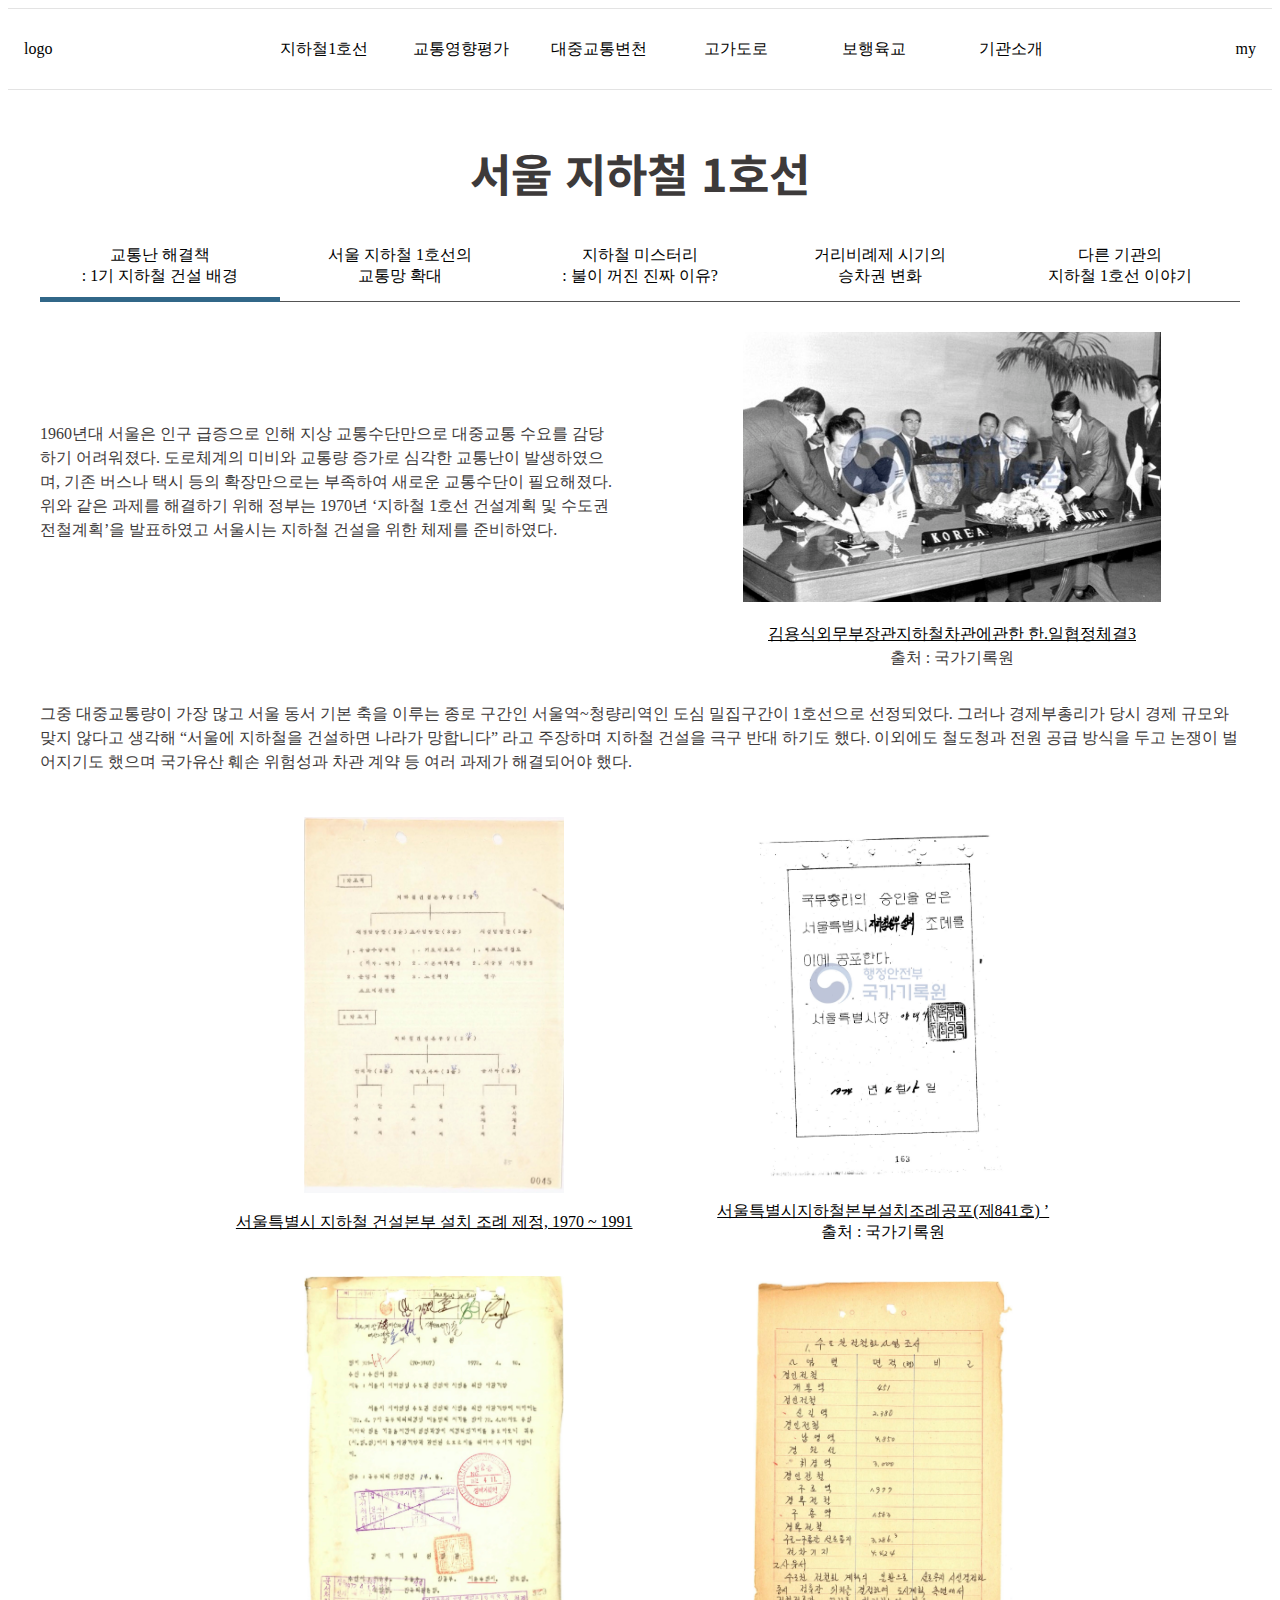
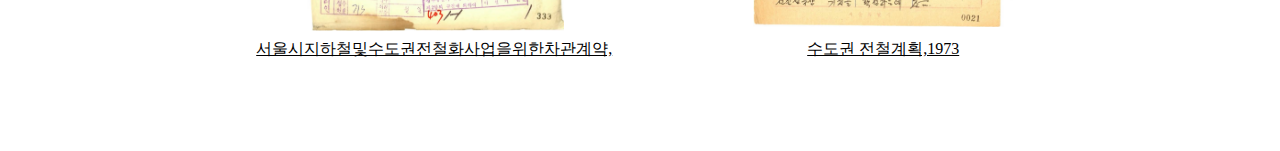
==== commit 2095a2a9: "Add files via upload" ====
--- a/index.html
+++ b/index.html
@@ -48,10 +48,10 @@
 
         <div class="con1 tab_content active">
             <div style="display:flex; justify-content:space-between;">
-                <div style="width:60.3%">
+                <div style="width:48%">
                     <p style="margin:90px 0;"> 1960년대 서울은 인구 급증으로 인해 지상 교통수단만으로 대중교통 수요를 감당하기 어려워졌다. 도로체계의 미비와 교통량 증가로 심각한 교통난이 발생하였으며, 기존 버스나 택시 등의 확장만으로는 부족하여 새로운 교통수단이 필요해졌다. 위와 같은 과제를 해결하기 위해 정부는 1970년 ‘지하철 1호선 건설계획 및 수도권전철계획’을 발표하였고 서울시는 지하철 건설을 위한 체제를 준비하였다.</p>
                 </div>
-                <div style="width:35%">
+                <div style="width:48%">
                     <div class="img_box">
                         <img src="images/subway/1/1_001.jpg" style="height:270px;">
                         <p><a href="https://theme.archives.go.kr/viewer/common/archWebViewer.do?bsid=200200043871&dsid=000000000003&gubun=search">김용식외무부장관지하철차관에관한 한.일협정체결3</a><br>출처 : 국가기록원</p>
@@ -69,8 +69,8 @@
                     <td><a href="https://theme.archives.go.kr/viewer/common/archWebViewer.do?bsid=200300836216&dsid=000000000009&gubun=search">서울특별시지하철본부설치조례공포(제841호) ’</a><br>출처 : 국가기록원</td>
                 </tr>
                 <tr>
-                    <td><img src="images/subway/1/1_004.jpg"></td>
-                    <td><img src="images/subway/1/1_005.jpg"></td>
+                    <td style="padding-top:30px;"><img src="images/subway/1/1_004.jpg"></td>
+                    <td style="padding-top:30px;"><img src="images/subway/1/1_005.jpg"></td>
                 </tr>
                 <tr>
                     <td><a href="https://archives.seoul.go.kr/item/1110232?facetsUrl=%2Fcatalog%2Fresult%3F%26regclass%3DRC_ITEM%26levels%3DItem%26lowuuid%3D64DB881D-2444-4779-A65E-1273BCC486C4%26lowuuid%3D5F496AFE-BC1B-4BF3-B571-B46D30319CB5%26page%3D2&_csrf=32f8eb4a-1b59-4cf8-a9ba-db62d">서울시지하철및수도권전철화사업을위한차관계약,</a></td>
@@ -80,11 +80,11 @@
         </div>
         <div class="con2 tab_content">
             <div class="con2_sub">
-                <div style="width:70%;">
-                    <p style="margin:154px 0;">서울 지하철 1호선은 서울의 지하철 건설 기본계획 중 도심부의 교통소통을 위한 가장 중요한 노선이다.<br>
+                <div style="width:60%;">
+                    <p style="margin:125px 0;">서울 지하철 1호선은 서울의 지하철 건설 기본계획 중 도심부의 교통소통을 위한 가장 중요한 노선이다.<br>
                         전 구간의 궤도 부설을 완료하여 서울역~청량리역을 담당할 건설본부의 설치목적, 사업 범위 등을 밝히는 ‘서울특별시 지하철건설본부 설치 조례’를 제정했다. 이후 9.54km 구간인 서울지하철 1호선이 8월 15일 개통되었고 동시에 수도권 전철(서울~수원, 구로~인천, 용산~성북)도 함께 개통되었다. 1974년 개통 당시 서울 지하철 1호선(종로선)은 서울역~시청~화신앞~종로3가~종로5가~동대문~신설동~제기동~청량리이다. 현재의 종각역은 당시에 종로1가와 2가 사이에 위치했던 ‘화신백화점’의 명칭을 빌려 ‘화신앞’으로 부르기도 했다.</p>
                 </div>
-                <div style="width:24%">
+                <div style="width:34%">
                     <div class="img_box">
                         <img src="images/subway/2/2_001.jpg" style="height:430px;">
                         <p><a href="https://archives.seoul.go.kr/item/1110224?facetsUrl=%2Fcatalog%2Fresult%3F%26regclass%3DRC_ITEM%26levels%3DItem%26lowuuid%3D64DB881D-2444-4779-A65E-1273BCC486C4%26lowuuid%3D5F496AFE-BC1B-4BF3-B571-B46D30319CB5%26page%3D1&_csrf=2bee316e-c854-4539-80e1-91c33">지하철건설을위한차관교환공문서명,</a></p>
@@ -105,7 +105,7 @@
         </div>
         <div class="con3 tab_content">
             <p>남영역과 서울역을 운영하는 회사가 다르기 때문이다. 현재 서울 지하철 1호선이 수도권 전철 1호선과 연결되어 있고, 두 기관의 구간이 혼재되어 있기 때문에 서울교통공사(서울~청량리 구간)와 한국철도공사 (남영역~신창 구간)가 공동으로 1호선을 운영하고 있다.<br>서울역을 기점으로 남영역 방향인 한국철도공사 구역에서는 25,000V의 교류 전원을 사용하는 반면에, 서울역에서 시청 방향인(서울 지하철 1호선) 서울지하철공사 구역에서는 1,500V의 직류 전원을 사용한다. 이렇게 운영 회사의 전력 공급 방식이 변경되기 때문에 일시적으로 전류를 차단시켜 전기의 경로를 바꾼다. 이를 ‘절연구간’ 이라고 부른다.</p>
-            <table>
+            <table style="width:900px;">
                 <tr>
                     <td><img src="images/subway/3/3_001.jpg" style="width:300px;"></td>
                 </tr>
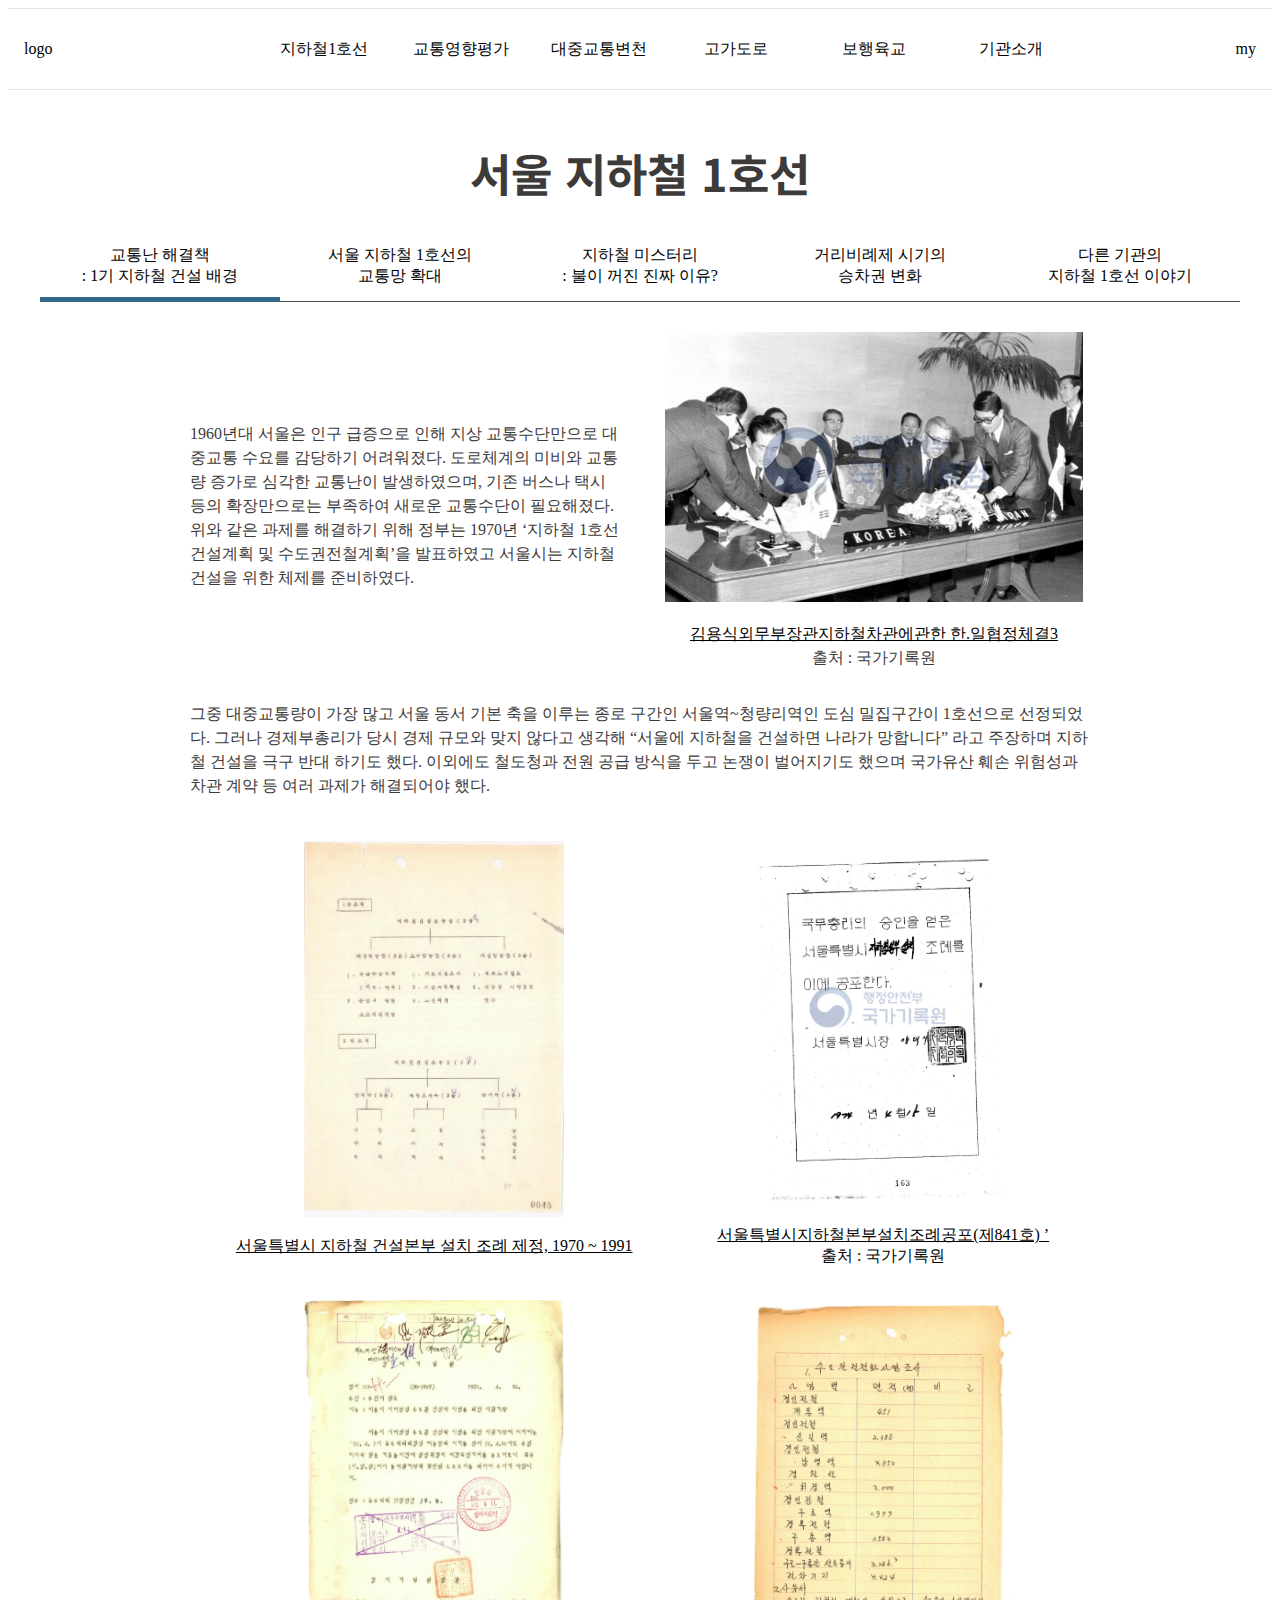
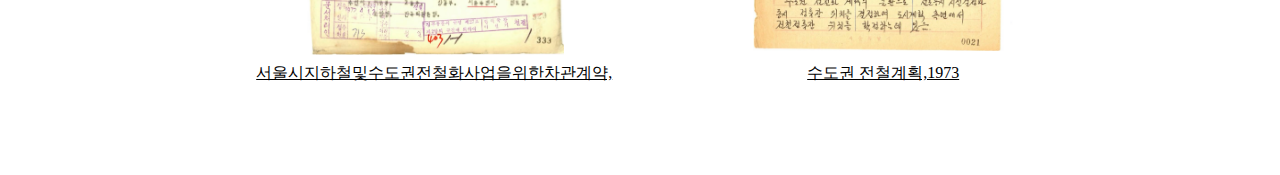
==== commit 9529143d: "Add files via upload" ====
--- a/index.html
+++ b/index.html
@@ -234,7 +234,7 @@
                     </div>
                 </div>
             </div>
-            <p style="text-align:center;"><a href="https://theme.archives.go.kr/viewer/common/archWebViewer.do?bsid=200902609934&gubun=search#392">한국철도승차권도록</a> 참고<br>출처 : 국가기록원</p>
+            <p style="text-align:right;">※참고자료: 국가기록원 『 <a href="https://theme.archives.go.kr/viewer/common/archWebViewer.do?bsid=200902609934&gubun=search#392">한국철도 승차권도록</a> 』</p>
         </div>
         <div class="con5 tab_content">
             <ul>
--- a/css/common.css
+++ b/css/common.css
@@ -43,6 +43,10 @@
 .content .tab_content p {font-size:16px; line-height:1.5; color: #3d3a3a;}
 .content .tab_content a {color:black;}
 
+.con1 {width:900px; margin:0 auto;}
+.con2 {width:900px; margin:0 auto;}
+.con3 {width:900px; margin:0 auto;}
+
 .con2_sub {display:flex; justify-content:space-between;}
 .con4_sub {display:flex; justify-content:space-between;}
 .img_box {text-align:center;}
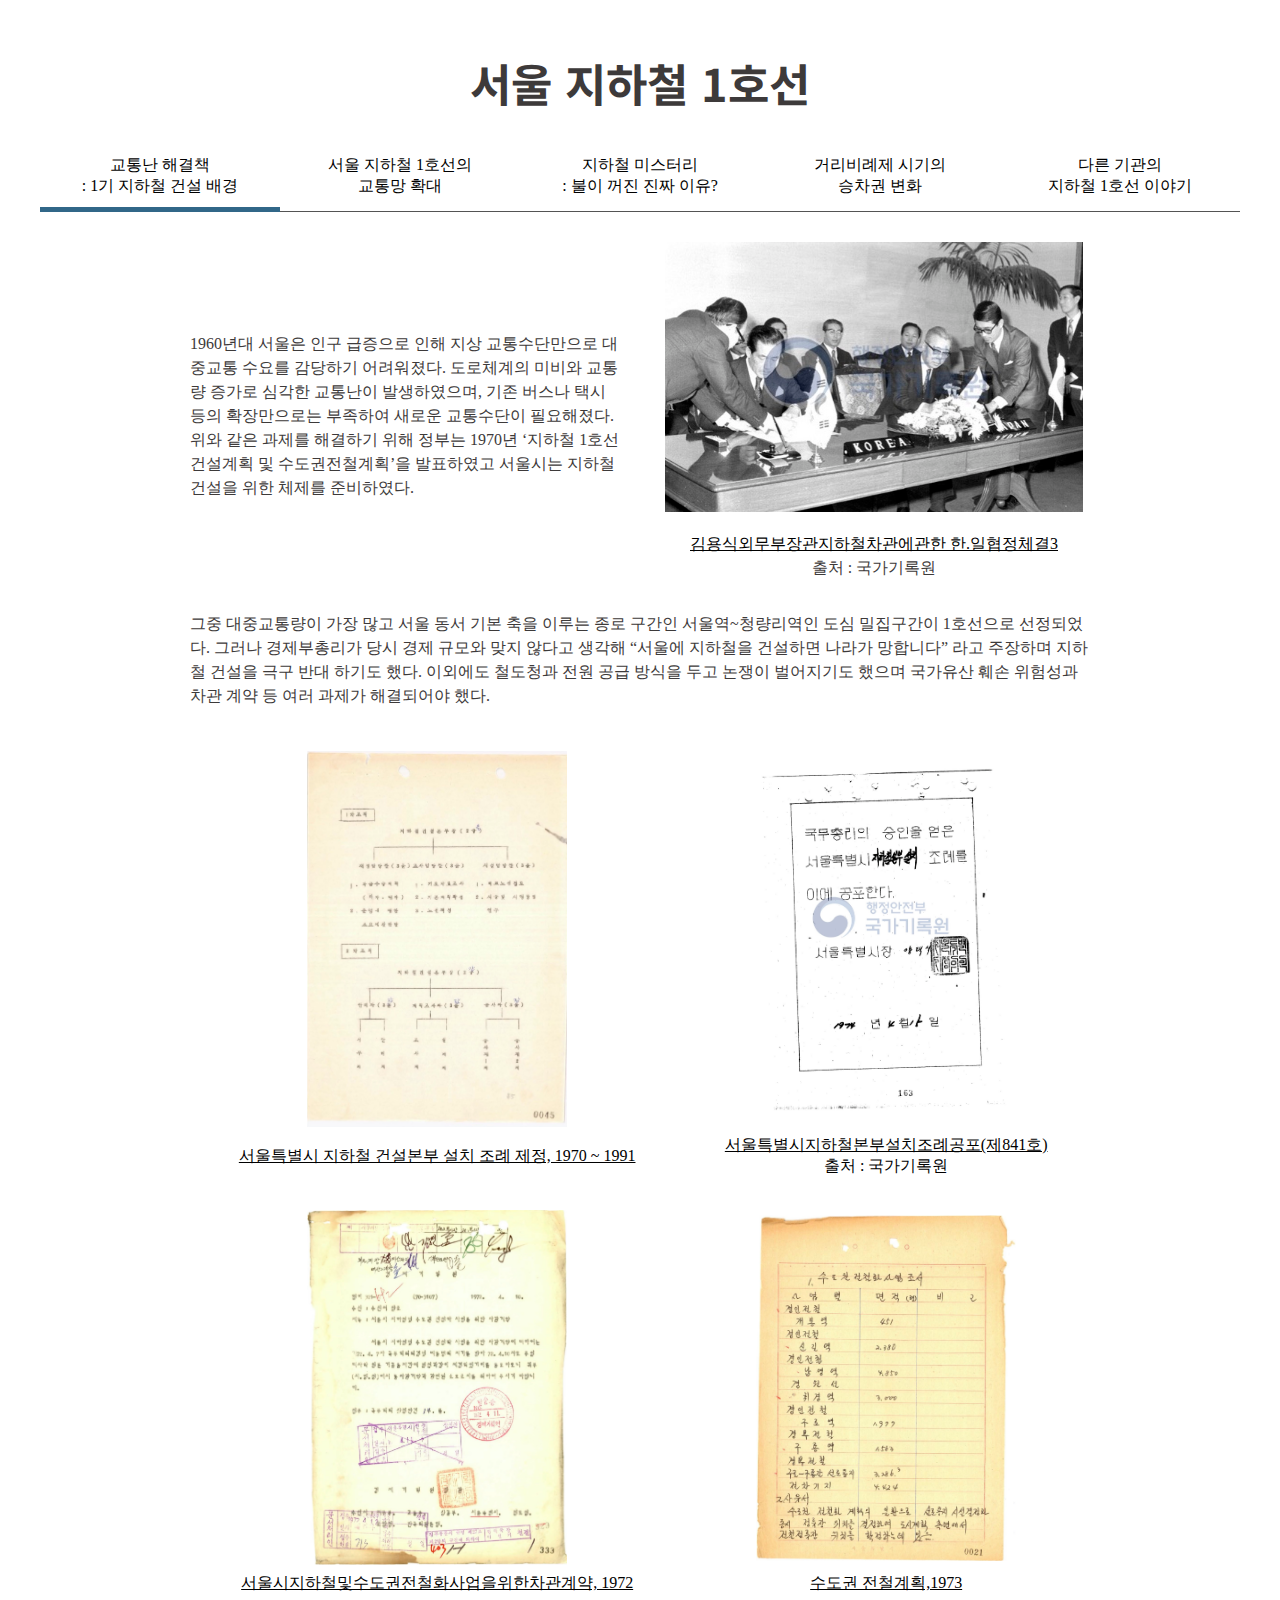
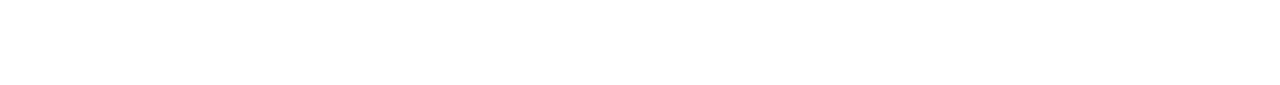
==== commit eafb91b5: "Add files via upload" ====
--- a/index.html
+++ b/index.html
@@ -16,25 +16,6 @@
 </head>
 
 <body>
-    <!-- header -->
-    <div class="header_container">
-        <div class="header">
-            <div class="logo">logo</div>
-            <div class="nav">
-                <ul>
-                    <li><a href="index.html">지하철1호선</a></li>
-                    <li><a href="influence.html">교통영향평가</a></li>
-                    <li><a href="publictransit.html">대중교통변천</a></li>
-                    <li><a href="overpass.html">고가도로</a></li>
-                    <li><a href="footbridge.html">보행육교</a></li>
-                    <li>기관소개</li>
-                </ul>
-            </div>
-            <div class="my">my</div>
-        </div>
-    </div>
-    <!-- //header -->
-
     <!-- content -->
     <div class="content">
         <h2>서울 지하철 1호선</h2>
@@ -46,7 +27,7 @@
             <li class="tab_item"><a>다른 기관의<br>지하철 1호선 이야기</a></li>
         </ul>
 
-        <div class="con1 tab_content active">
+        <div class="con1 tab_content active" style="width:900px; margin:0 auto;">
             <div style="display:flex; justify-content:space-between;">
                 <div style="width:48%">
                     <p style="margin:90px 0;"> 1960년대 서울은 인구 급증으로 인해 지상 교통수단만으로 대중교통 수요를 감당하기 어려워졌다. 도로체계의 미비와 교통량 증가로 심각한 교통난이 발생하였으며, 기존 버스나 택시 등의 확장만으로는 부족하여 새로운 교통수단이 필요해졌다. 위와 같은 과제를 해결하기 위해 정부는 1970년 ‘지하철 1호선 건설계획 및 수도권전철계획’을 발표하였고 서울시는 지하철 건설을 위한 체제를 준비하였다.</p>
@@ -66,19 +47,19 @@
                 </tr>
                 <tr>
                     <td><a href="https://archives.seoul.go.kr/item/785964?facetsUrl=%2Fcatalog%2Fresult%3F%26query%3D%25EC%2584%259C%25EC%259A%25B8%25ED%258A%25B9%25EB%25B3%2584%25EC%258B%259C%2B%25EC%25A7%2580%25ED%2595%2598%25EC%25B2%25A0%2B%25EA%25B1%25B4%25EC%2584%25A4%25EB%25B3%25B8%25EB%25B6%2580%2B%25EC%2584%25A4%25EC%25B9%2598%2B%25EC%25A1%25B0%25EB%25A1%2580%26regclass%3DALL&_csrf=e2f9ef97-e7aa-4ca2-83c4-415486754f03">서울특별시 지하철 건설본부 설치 조례 제정, 1970 ~ 1991</a></td>
-                    <td><a href="https://theme.archives.go.kr/viewer/common/archWebViewer.do?bsid=200300836216&dsid=000000000009&gubun=search">서울특별시지하철본부설치조례공포(제841호) ’</a><br>출처 : 국가기록원</td>
+                    <td><a href="https://theme.archives.go.kr/viewer/common/archWebViewer.do?bsid=200300836216&dsid=000000000009&gubun=search">서울특별시지하철본부설치조례공포(제841호)</a><br>출처 : 국가기록원</td>
                 </tr>
                 <tr>
                     <td style="padding-top:30px;"><img src="images/subway/1/1_004.jpg"></td>
                     <td style="padding-top:30px;"><img src="images/subway/1/1_005.jpg"></td>
                 </tr>
                 <tr>
-                    <td><a href="https://archives.seoul.go.kr/item/1110232?facetsUrl=%2Fcatalog%2Fresult%3F%26regclass%3DRC_ITEM%26levels%3DItem%26lowuuid%3D64DB881D-2444-4779-A65E-1273BCC486C4%26lowuuid%3D5F496AFE-BC1B-4BF3-B571-B46D30319CB5%26page%3D2&_csrf=32f8eb4a-1b59-4cf8-a9ba-db62d">서울시지하철및수도권전철화사업을위한차관계약,</a></td>
+                    <td><a href="https://archives.seoul.go.kr/item/1110232?facetsUrl=%2Fcatalog%2Fresult%3F%26regclass%3DRC_ITEM%26levels%3DItem%26lowuuid%3D64DB881D-2444-4779-A65E-1273BCC486C4%26lowuuid%3D5F496AFE-BC1B-4BF3-B571-B46D30319CB5%26page%3D2&_csrf=32f8eb4a-1b59-4cf8-a9ba-db62d">서울시지하철및수도권전철화사업을위한차관계약, 1972</a></td>
                     <td><a href="https://archives.seoul.go.kr/item/166937?facetsUrl=%2Fcatalog%2Fresult%3F%26query%3D%25EC%2588%2598%25EB%258F%2584%25EA%25B6%258C%2B%25EC%25A0%2584%25EC%25B2%25A0%25EA%25B3%2584%25ED%259A%258D%26regclass%3DALL&_csrf=80e85283-5604-409a-8d5c-711ddd30cc65">수도권 전철계획,1973</a></td>
                 </tr>
             </table>
         </div>
-        <div class="con2 tab_content">
+        <div class="con2 tab_content" style="width:900px; margin:0 auto;">
             <div class="con2_sub">
                 <div style="width:60%;">
                     <p style="margin:125px 0;">서울 지하철 1호선은 서울의 지하철 건설 기본계획 중 도심부의 교통소통을 위한 가장 중요한 노선이다.<br>
@@ -87,7 +68,7 @@
                 <div style="width:34%">
                     <div class="img_box">
                         <img src="images/subway/2/2_001.jpg" style="height:430px;">
-                        <p><a href="https://archives.seoul.go.kr/item/1110224?facetsUrl=%2Fcatalog%2Fresult%3F%26regclass%3DRC_ITEM%26levels%3DItem%26lowuuid%3D64DB881D-2444-4779-A65E-1273BCC486C4%26lowuuid%3D5F496AFE-BC1B-4BF3-B571-B46D30319CB5%26page%3D1&_csrf=2bee316e-c854-4539-80e1-91c33">지하철건설을위한차관교환공문서명,</a></p>
+                        <p><a href="https://archives.seoul.go.kr/item/1110224?facetsUrl=%2Fcatalog%2Fresult%3F%26regclass%3DRC_ITEM%26levels%3DItem%26lowuuid%3D64DB881D-2444-4779-A65E-1273BCC486C4%26lowuuid%3D5F496AFE-BC1B-4BF3-B571-B46D30319CB5%26page%3D1&_csrf=2bee316e-c854-4539-80e1-91c33">지하철건설을위한차관교환공문서명, 1971</a></p>
                     </div>
                 </div>
             </div>
@@ -103,7 +84,7 @@
                 </tr>
             </table>
         </div>
-        <div class="con3 tab_content">
+        <div class="con3 tab_content" style="width:900px; margin:0 auto;">
             <p>남영역과 서울역을 운영하는 회사가 다르기 때문이다. 현재 서울 지하철 1호선이 수도권 전철 1호선과 연결되어 있고, 두 기관의 구간이 혼재되어 있기 때문에 서울교통공사(서울~청량리 구간)와 한국철도공사 (남영역~신창 구간)가 공동으로 1호선을 운영하고 있다.<br>서울역을 기점으로 남영역 방향인 한국철도공사 구역에서는 25,000V의 교류 전원을 사용하는 반면에, 서울역에서 시청 방향인(서울 지하철 1호선) 서울지하철공사 구역에서는 1,500V의 직류 전원을 사용한다. 이렇게 운영 회사의 전력 공급 방식이 변경되기 때문에 일시적으로 전류를 차단시켜 전기의 경로를 바꾼다. 이를 ‘절연구간’ 이라고 부른다.</p>
             <table style="width:900px;">
                 <tr>
@@ -119,7 +100,7 @@
                     </td>
                 </tr>
                 <tr>
-                    <td><a href="https://archives.seoul.go.kr/item/1110224?facetsUrl=%2Fcatalog%2Fresult%3F%26regclass%3DRC_ITEM%26levels%3DItem%26lowuuid%3D64DB881D-2444-4779-A65E-1273BCC486C4%26lowuuid%3D5F496AFE-BC1B-4BF3-B571-B46D30319CB5%26page%3D1&_csrf=2bee316e-c854-4539-80e1-91c33">지하철건설을위한차관교환공문서명,</a></td>
+                    <td><a href="https://archives.seoul.go.kr/item/1110224?facetsUrl=%2Fcatalog%2Fresult%3F%26regclass%3DRC_ITEM%26levels%3DItem%26lowuuid%3D64DB881D-2444-4779-A65E-1273BCC486C4%26lowuuid%3D5F496AFE-BC1B-4BF3-B571-B46D30319CB5%26page%3D1&_csrf=2bee316e-c854-4539-80e1-91c33">지하철건설을위한차관교환공문서명, 1971</a></td>
                 </tr>
             </table>
         </div>
--- a/css/common.css
+++ b/css/common.css
@@ -1,20 +1,3 @@
-/*header*/
-.header_container {width:100%; box-sizing:border-box; position:relative; z-index:1000; border-top:1px solid #E3E3E3; background:#fff; border-bottom:1px solid #E3E3E3;}
-.header {height:80px; display:flex; align-items:center; padding:0 16px; max-width:1312px; margin:0 auto; width:100%; box-sizing:border-box; position:relative; z-index:1000;}
-.nav {width:100%; text-align:center; padding:0 156px 0 163px; box-sizing:border-box;}
-.my {display:flex; justify-content:right;}
-
-.nav > ul {display:flex;}
-.nav > ul > li {width:100%; list-style:none;}
-.nav > ul > li:nth-child(1) {left:20px;}
-.nav > ul > li:nth-child(2) {left:220px;}
-.nav > ul > li:nth-child(3) {left:420px;}
-.nav > ul > li:nth-child(4) {left:620px;}
-.nav > ul > li:nth-child(5) {left:820px;}
-.nav > ul > li:nth-child(6) {left:1020px;}
-.nav > ul > li a {text-decoration-line:none; color:black;}
-/*header*/
-
 /*content*/
 .content {width:1200px; min-width:1200px; margin:50px auto 0; padding-bottom:80px;}
 .content h2 {font-size:45px; font-family:"Noto Sans KR"; font-weight: 00; color:#3d3a3a; text-align:center; margin-bottom:30px;}
@@ -42,10 +25,6 @@
 .content .tab_content.active {display: block;}
 .content .tab_content p {font-size:16px; line-height:1.5; color: #3d3a3a;}
 .content .tab_content a {color:black;}
-
-.con1 {width:900px; margin:0 auto;}
-.con2 {width:900px; margin:0 auto;}
-.con3 {width:900px; margin:0 auto;}
 
 .con2_sub {display:flex; justify-content:space-between;}
 .con4_sub {display:flex; justify-content:space-between;}
